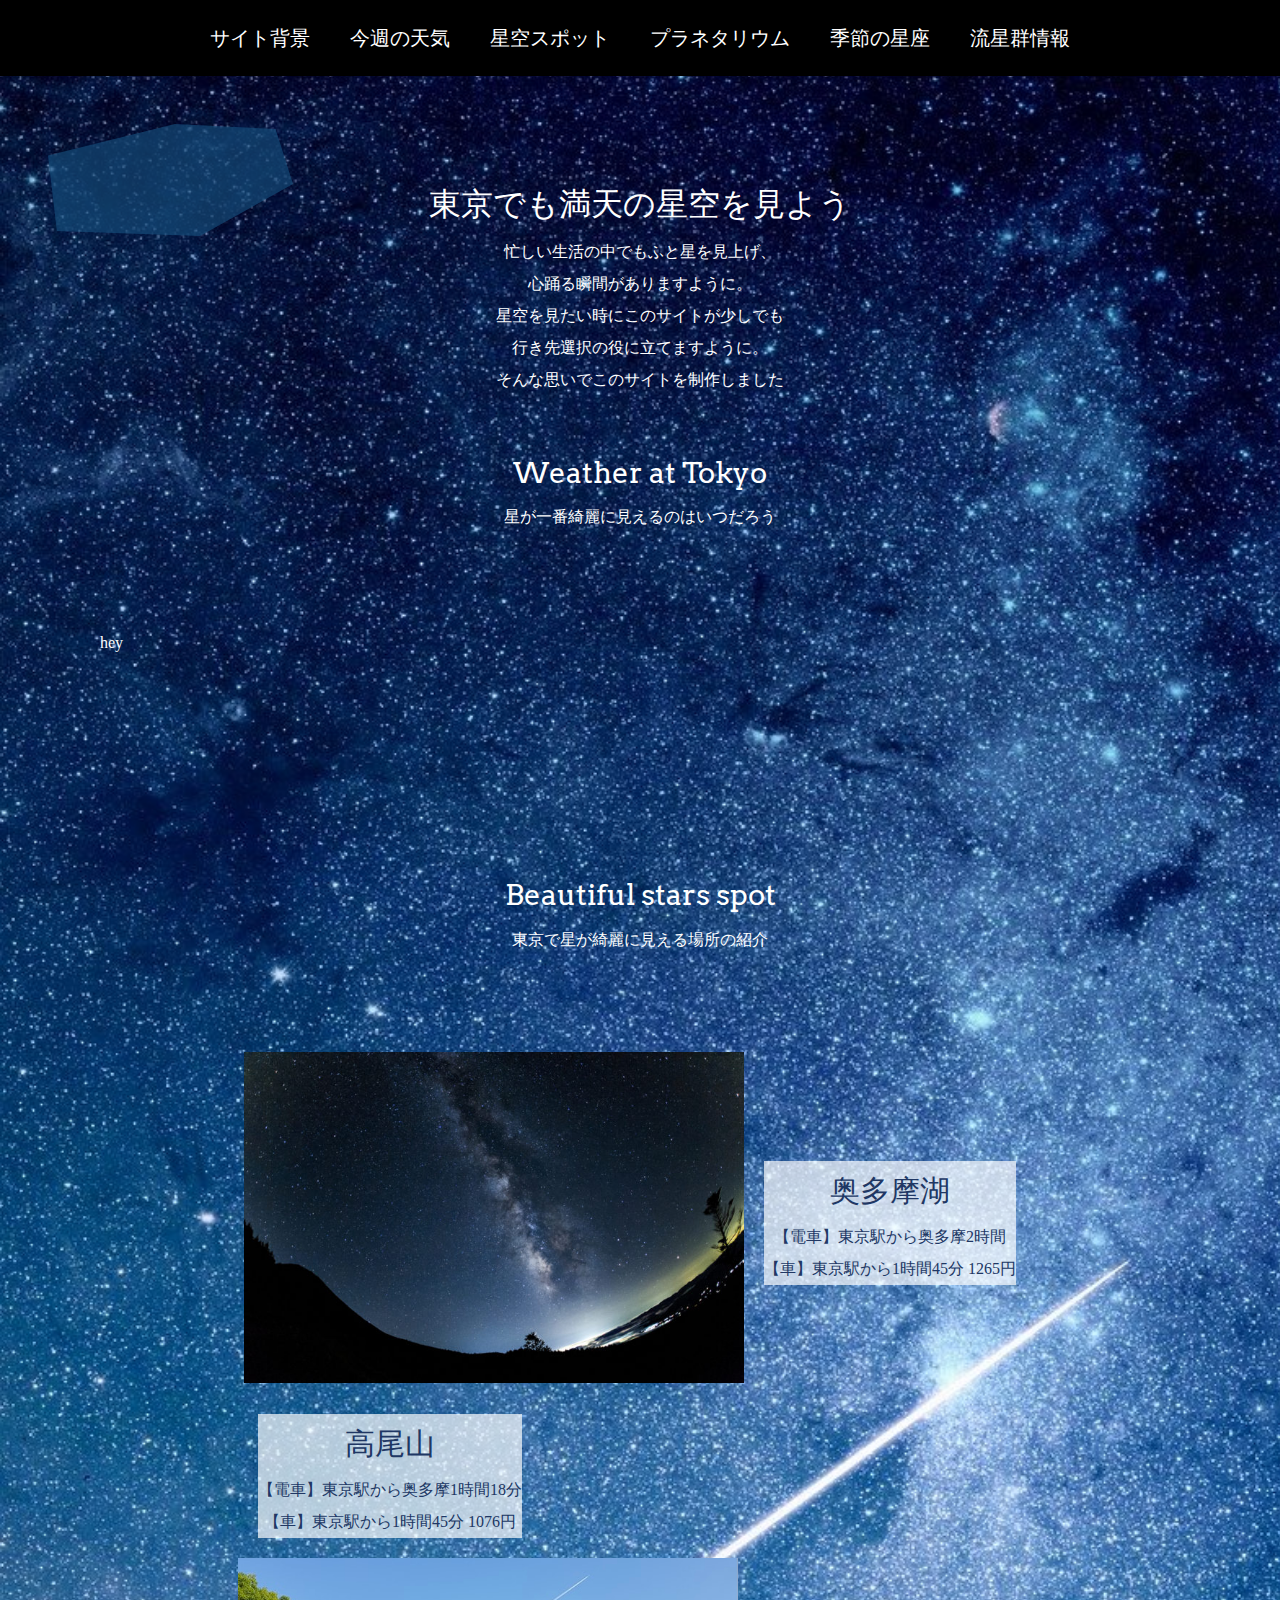
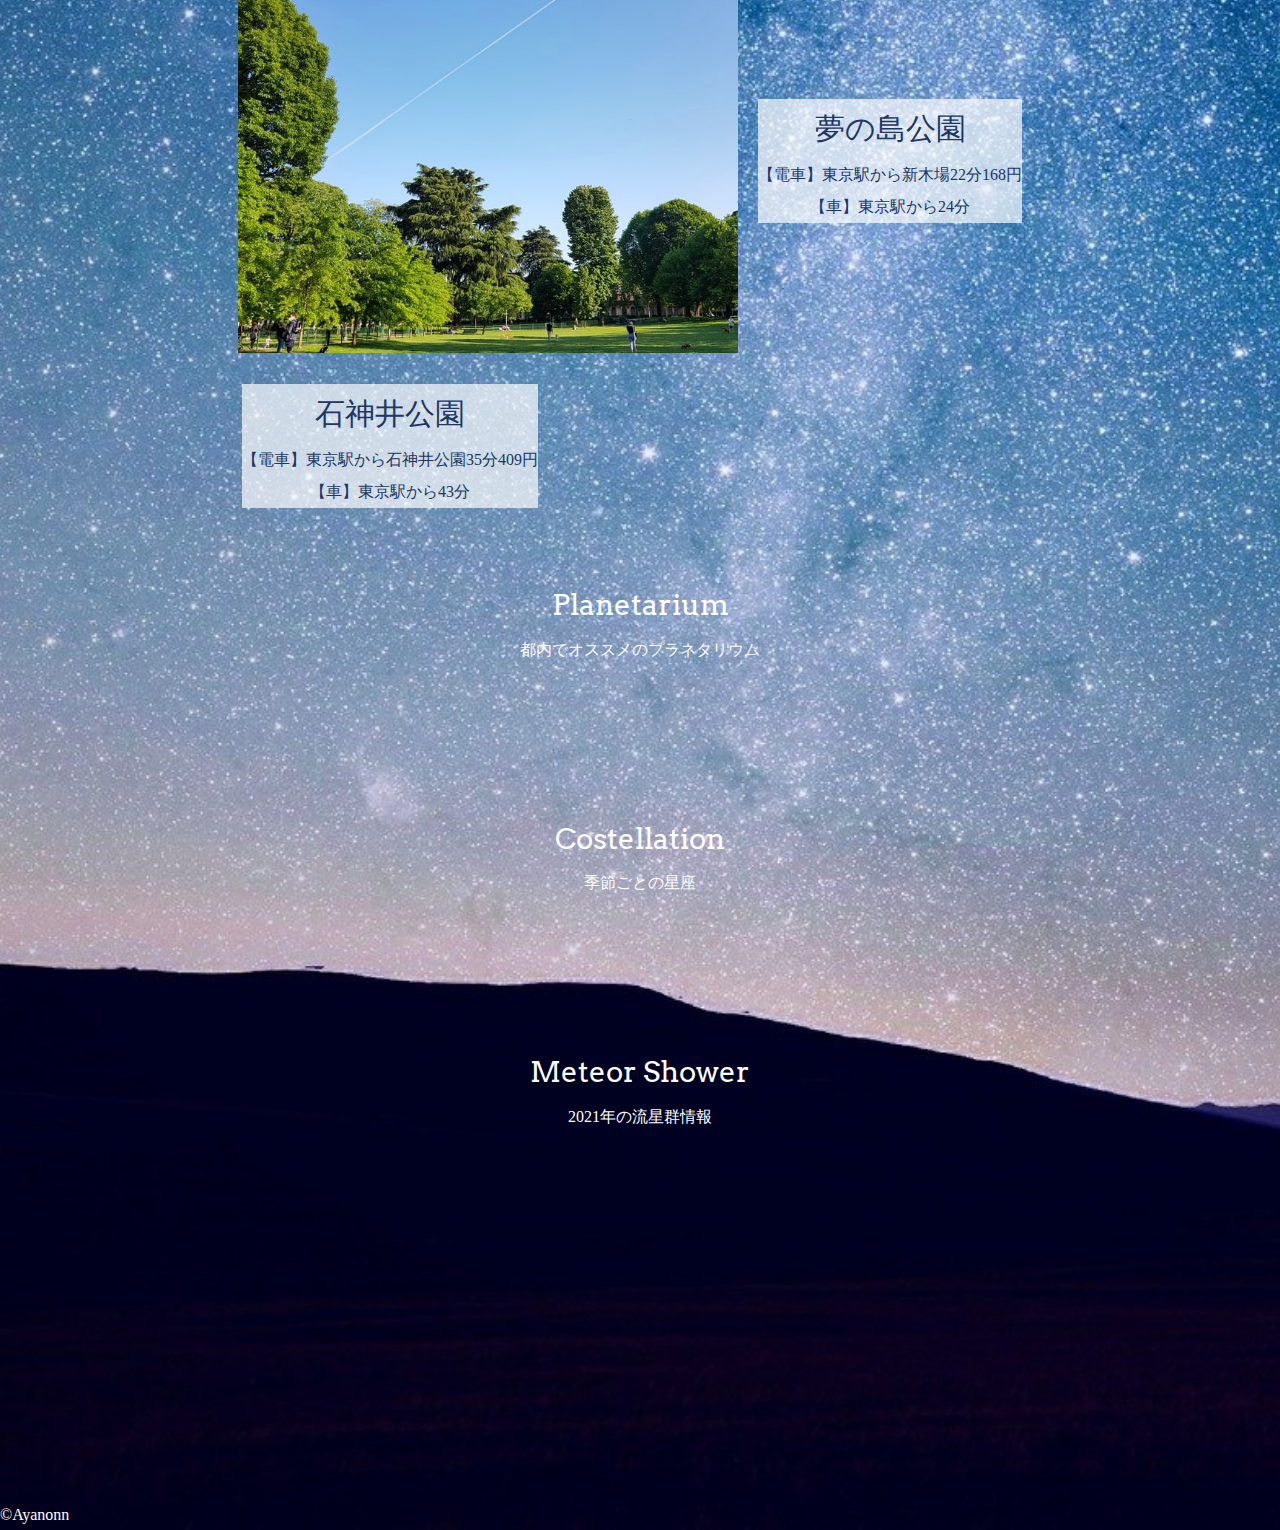
==== _index.html @ 4cd3d0e4 "上から3番目までのsectionのResponsive対応、コードの整頓" ====
<!DOCTYPE html>
<html lang="en">
<head>
  <meta charset="UTF-8">
  <meta http-equiv="X-UA-Compatible" content="IE=edge">
  <meta name="viewport" content="width=device-width, initial-scale=1.0">
  <title>Document</title>
  <link rel="stylesheet" href="reset.css">
  <link rel="stylesheet" href="_style.css">
</head>
<body>

  <div class="nav">
    <ul>
      <li><a href="index.html#sec1">サイト背景</a></li>
      <li><a href="index.html#sec2">今週の天気</a></li>
      <li><a href="index.html#sec3">星空スポット</a></li>
      <li><a href="index.html#sec4">プラネタリウム</a></li>
      <li><a href="index.html#sec5">季節の星座</a></li>
      <li><a href="index.html#sec6">流星群情報</a></li>
    </ul>
  </div>

  <div class="section" id="sec0">
    <video src="image/Stars-19642-2.mp4" loop autoplay muted></video>
    <div class="section_title">
      <h1>東京でも満天の星空を見よう</h1>
      <p>
        忙しい生活の中でもふと星を見上げ、<br>
        心踊る瞬間がありますように。<br>
        星空を見たい時にこのサイトが少しでも<br>
        行き先選択の役に立てますように。<br>
        そんな思いでこのサイトを制作しました
      </p>
    </div>
  </div>

  <div class="container">
    <div class="section" id="sec1">
      <div class="section_title">
        <h2>Weather at Tokyo</h2>
        <p>星が一番綺麗に見えるのはいつだろう</p>
      </div>
      <div class="section_content">
        hey
      </div>
    </div>
    
    <div class="section" id="sec2">
      <div class="section_title">
        <h2>Beautiful stars spot</h2>
        <p>東京で星が綺麗に見える場所の紹介</p>
      </div>
      <div class="section_content spot-introduction">

                <div class="spot_content">
                    <div class="left-box">
                        <img src="image/okutamako.jpg">
                    </div>

                    <div class="right-box">
                        <div class="font">
                            <h2>奥多摩湖</h2>
                            <p>【電車】東京駅から奥多摩2時間<br>
                                【車】東京駅から1時間45分 1265円</p>
                        </div>
                    </div>
                </div>

                <div class="spot_content">
                    <div class="right-box">
                        <div class="font">
                            <h2>高尾山</h2>
                            <p>【電車】東京駅から奥多摩1時間18分<br>
                                【車】東京駅から1時間45分 1076円</p>
                        </div>
                    </div>
                    <div class="left-box">
                        <img src="image/mt.takao.jpg" alt="">
                    </div>
                </div>

                <div class="spot_content">
                    <div class="left-box">
                        <img src="image/park.jpg" alt="">
                    </div>

                    <div class="right-box">
                        <div class="font">
                            <h2>夢の島公園</h2>
                            <p>【電車】東京駅から新木場22分168円<br>
                                【車】東京駅から24分</p>
                        </div>
                    </div>
                </div>

                <div class="spot_content">
                    <div class="right-box">
                        <div class="font">
                            <h2>石神井公園</h2>
                            <p>【電車】東京駅から石神井公園35分409円<br>
                                【車】東京駅から43分</p>
                        </div>
                    </div>
                    <div class="left-box">
                        <img src="image/mt.takao.jpg" alt="">
                    </div>
                </div>


            </div>
    </div>
    
    <div class="section" id="sec3">
      <div class="section_title">
        <h2>Planetarium</h2>
        <p>都内でオススメのプラネタリウム</p>
      </div>
      
    </div>
    
    <div class="section" id="sec4">
      <div class="section_title">
        <h2>Costellation</h2>
        <p>季節ごとの星座</p>
      </div>
    </div>
    
    <div class="section" id="sec5">
      <div class="section_title">
        <h2>Meteor Shower</h2>
        <p>2021年の流星群情報</p>
      </div>
    </div>

  </div>
  <footer>&copy;Ayanonn</footer>
</body>
</html>
---- _style.css ----
body {
    width: 100%;
    background-image: url(image/nightsky.jpg);
    background-size:cover;
    background-repeat: repeat-y;
    font-family: "筑紫B丸ゴシック";
    color: white;
    line-height: 1.8;
    font-size: 1em;
}

h1 {
    font-size: 2em;
}

h2 {
    font-size: 1.8em;
}

.nav{
    display: flex;
    background-color: black;
}
.nav nav{ position:absolute; }
.nav ul{ margin:0 auto; }
.nav li{
    list-style: none;
    float: left;
    margin: 0 auto;
}
.nav a{
    display: flex;
    text-decoration: none;
    margin:20px; 
    color: #fff;
    font-size: 20px;
    font-family: "筑紫B丸ゴシック";
}

.container {
    margin: auto;
    width: 1080px;
}

.section {
    /* padding: 2em 0 3em; */
}

.section_title {
    padding: 3em;
    margin-bottom: 3em;
    line-height: 2;
    text-align: center;
    background-repeat: no-repeat;
}

#sec0 {
    position: relative;
}

#sec0 .section_title {
    position: absolute;
    left: 0;
    bottom: 0;
    right: 0;
    top: 30%;
    margin: auto 3em;
    background-image: url(SVG/sec0.svg);
}

#sec0 video {
    width: 100%;
    height: 100%;
    /*サイズをぴったり合わせる*/
    object-fit: cover;
    z-index: -900;
}

#sec1 {
    padding: 10em 0;
}

#sec1 .section_title {
    
}
.spot_content{
    display: flex;
    align-items: center;
    justify-content: center;
}

.font{
    font-family: "筑紫B丸ゴシック";
    margin: 0 auto;
    color: #203764;
    z-index: 200;
}

.font h2{
    font-size: 30px;
    text-align: center;
}

.font p{
    font-size: 16px;
    text-align: center;
}

.left-box{
    width: 500px;
/*    margin: 20px;*/
    line-height: 2;
}

.right-box{
    max-width: 500px;
    margin: 20px;
    line-height: 2;
    position: relative;
    background-color: rgba(255, 255, 255, 0.69)
}

.left-box img{
    width: 500px;
    margin: 0 auto;
}


.section_title h2 {
    font-family: "Arvo";
}

/* これは横着 */
.section:last-of-type {
    margin-bottom: 20em;
}

@font-face{
    font-family: 'Arvo';
    src:url(./Arvo-Regular.ttf)
}

@media screen and (max-width: 480px) {

    body {
        font-size: .8em;
    }

    .nav {
        display: none;
    }

    .container {
        width: 100%;
    }

    #sec0 video {
        width: 100%;
        height: 100vh;
    }
    
    .section_content {
        padding: .5em;
    }
    
    .left-box img {
        width: 100%;
    }
    
    .right-box img {
        width: 100%;
    }
    
    .spot_content{
        margin-bottom: 5em;
    }
    
    .font{
        padding: 1em;
    }
    
    .spot_content{
        flex-wrap: wrap;
    }
    
    .spot_content:nth-of-type(even){
        flex-wrap: wrap-reverse;
    }

}
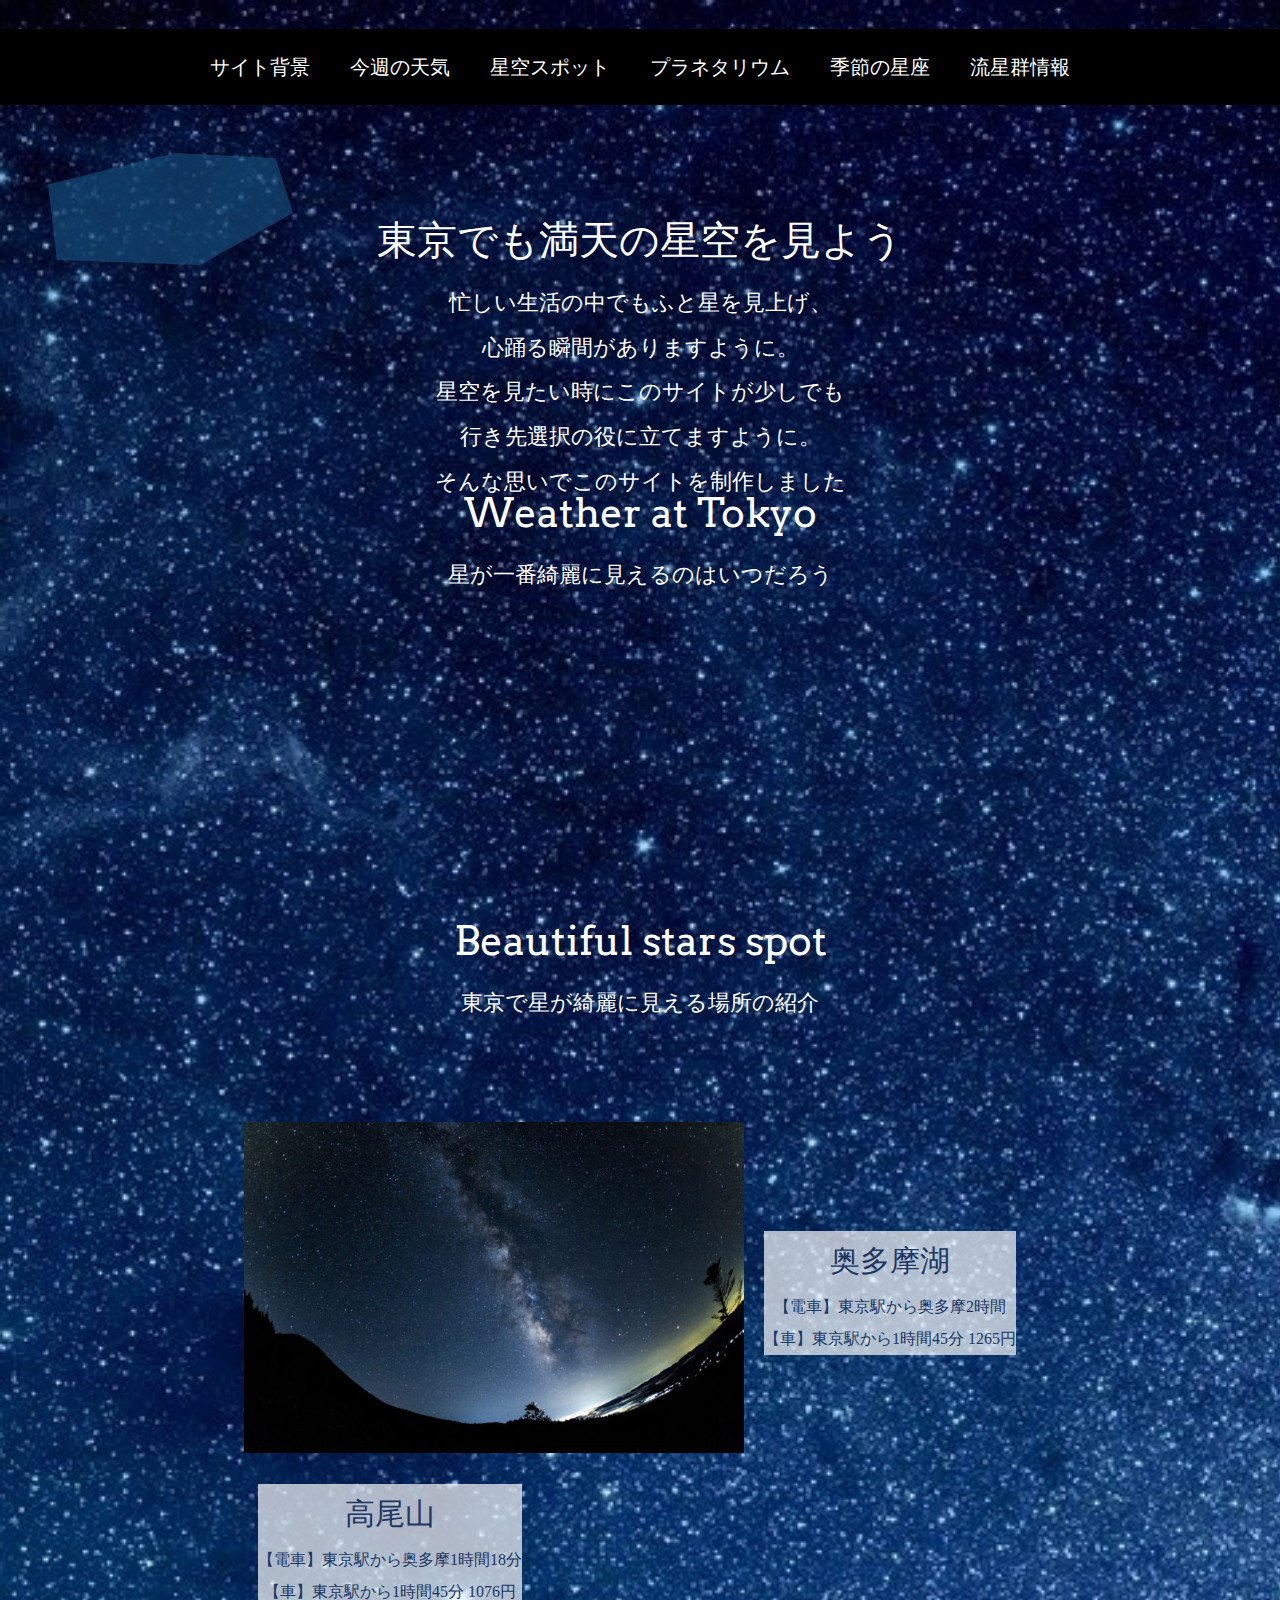
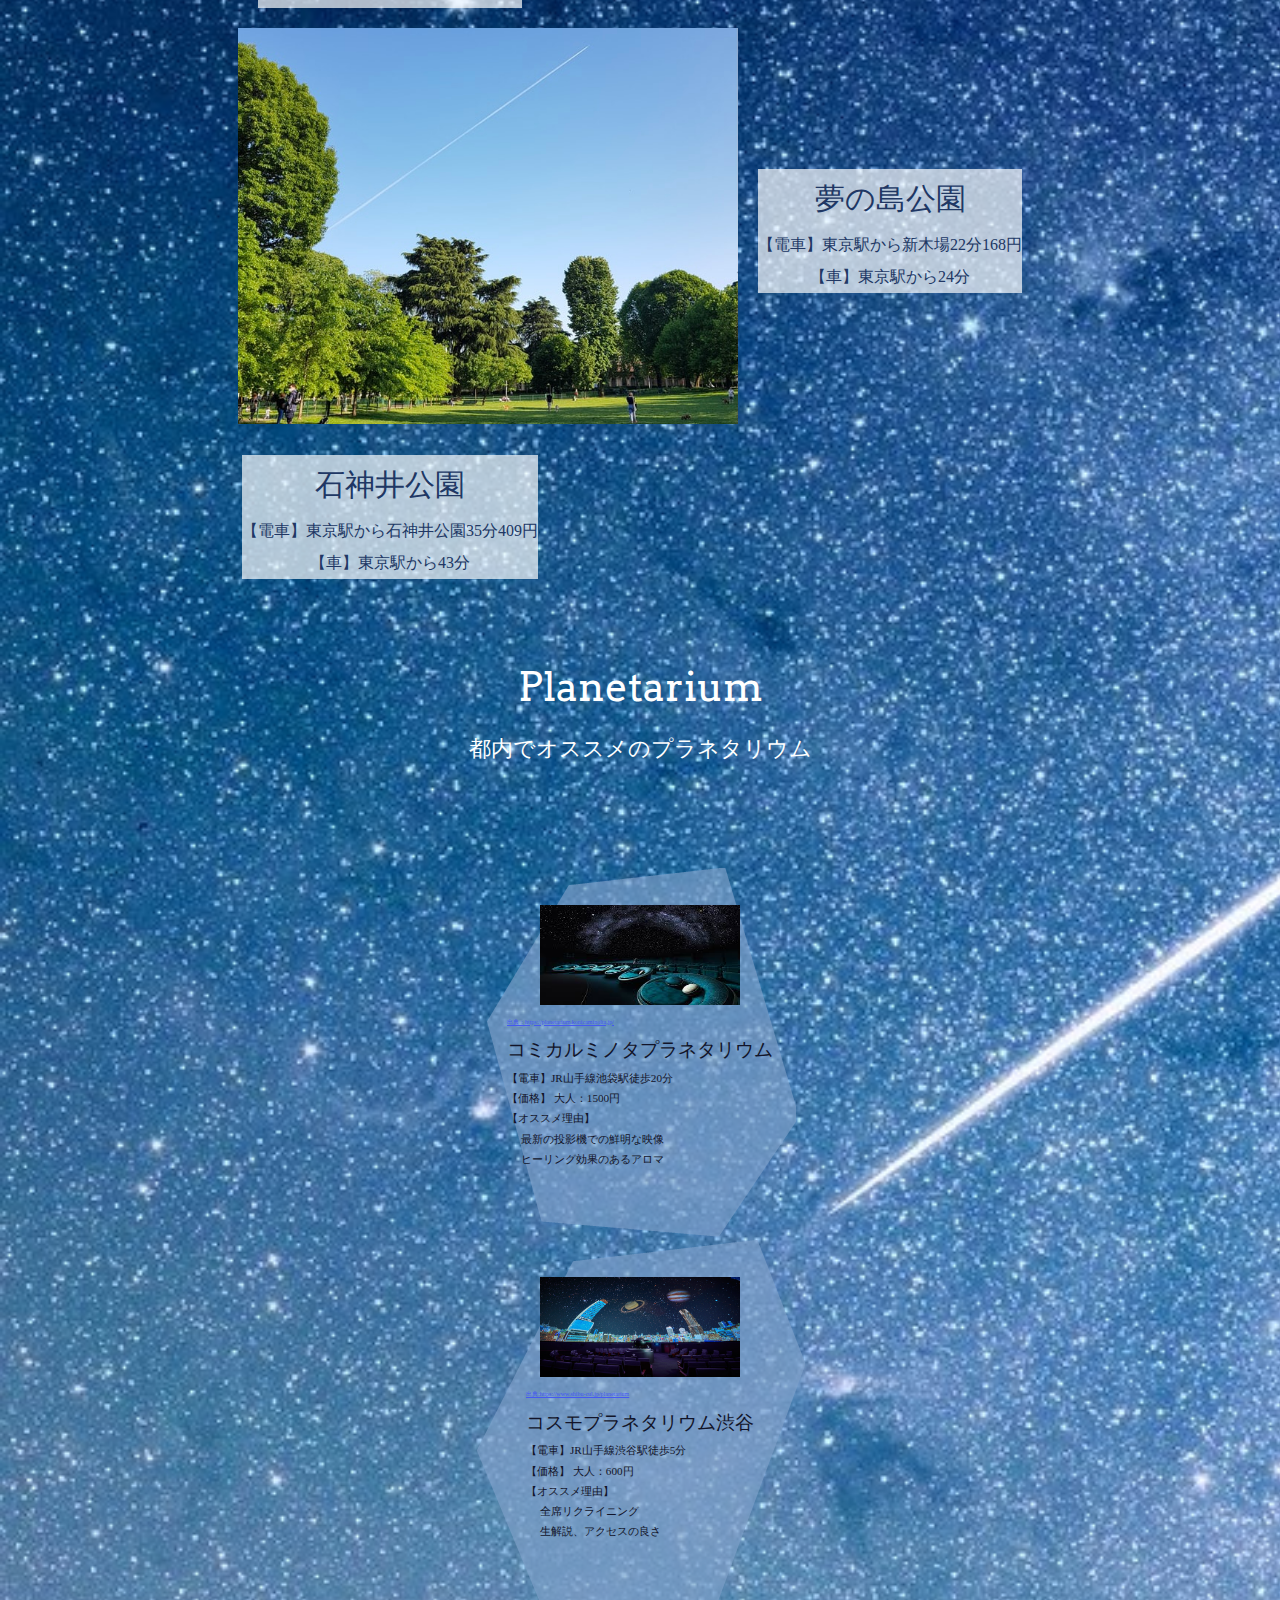
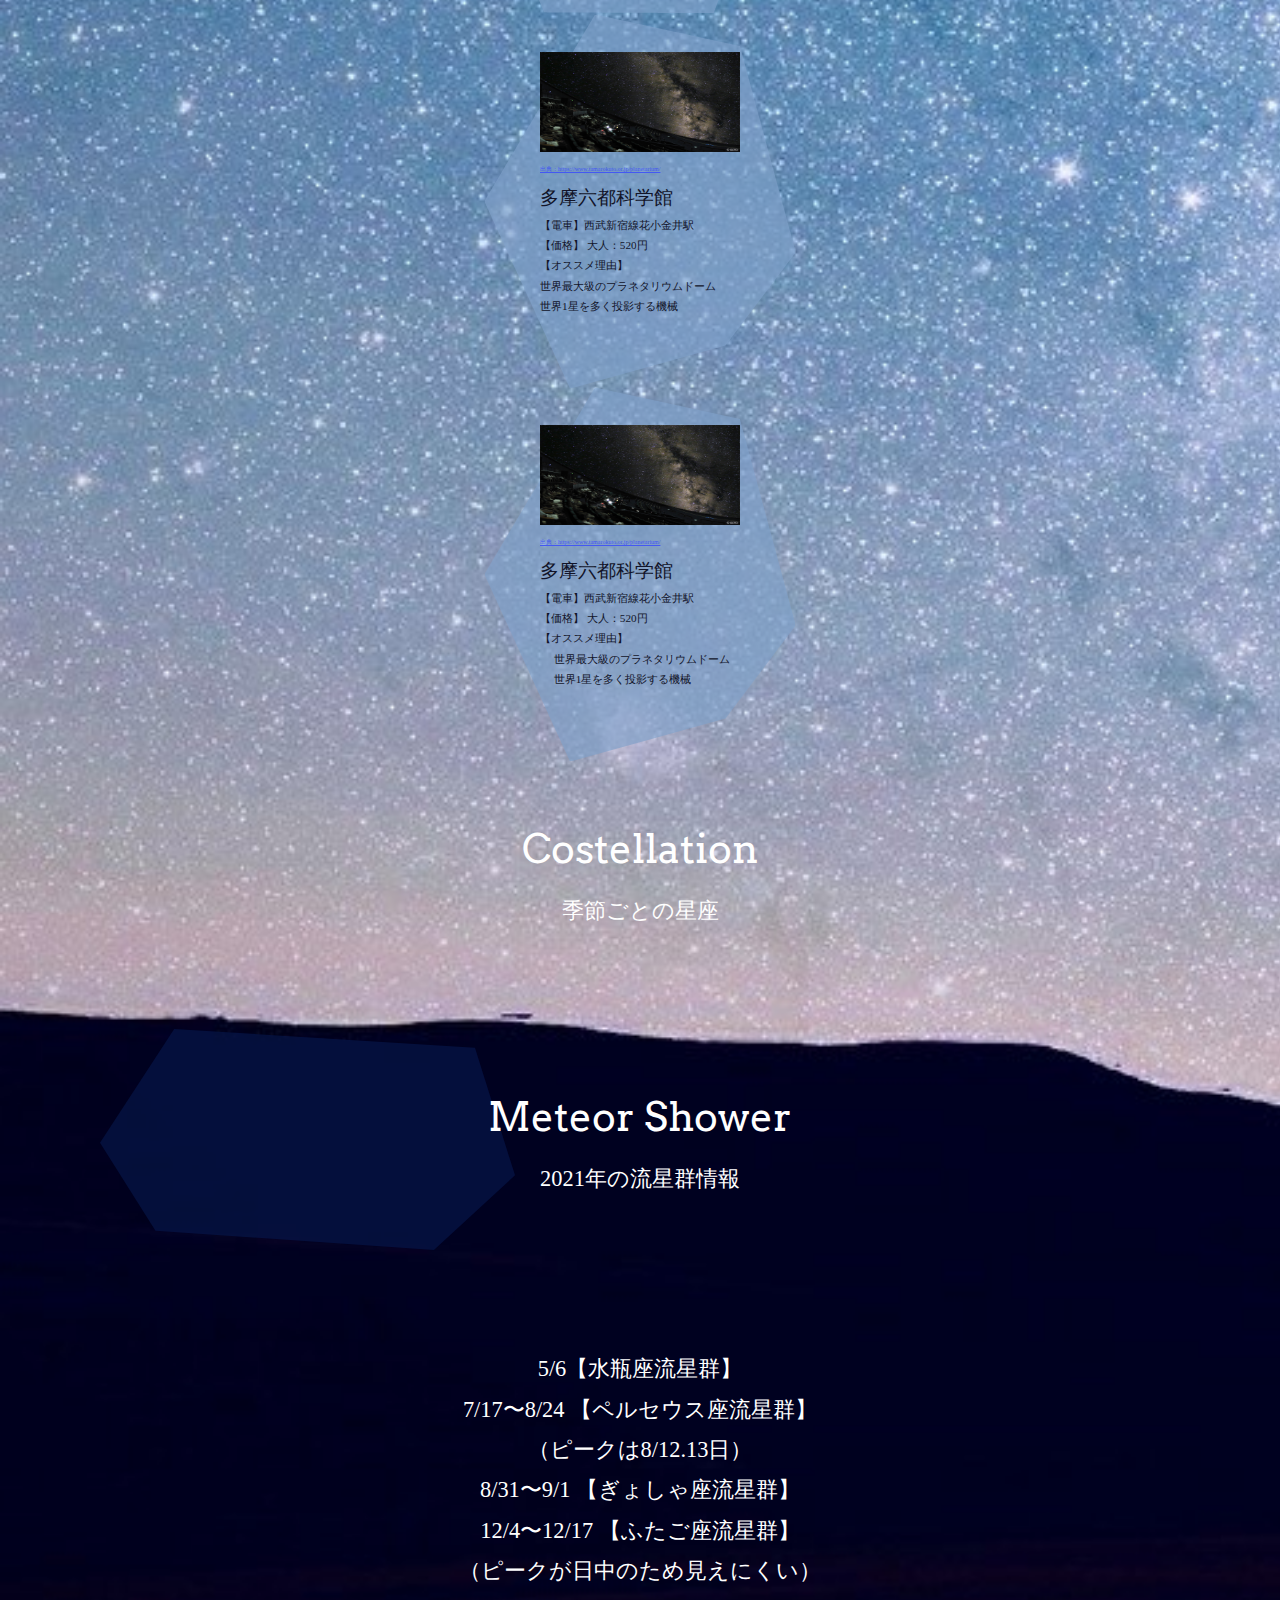
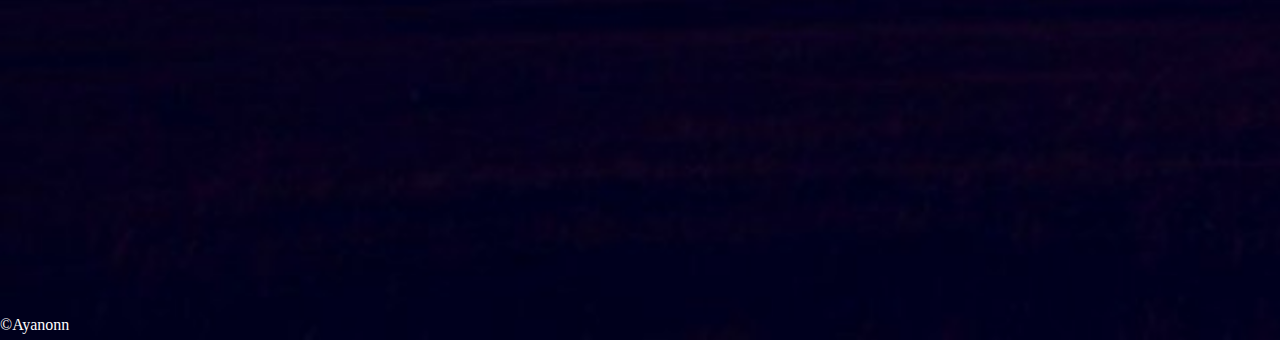
==== commit 01104e4e: "Sliderのレスポンシブ化" ====
--- a/_index.html
+++ b/_index.html
@@ -1,57 +1,86 @@
 <!DOCTYPE html>
 <html lang="en">
+
 <head>
-  <meta charset="UTF-8">
-  <meta http-equiv="X-UA-Compatible" content="IE=edge">
-  <meta name="viewport" content="width=device-width, initial-scale=1.0">
-  <title>Document</title>
-  <link rel="stylesheet" href="reset.css">
-  <link rel="stylesheet" href="_style.css">
+    <meta charset="UTF-8">
+    <meta http-equiv="X-UA-Compatible" content="IE=edge">
+    <meta name="viewport" content="width=device-width, initial-scale=1.0">
+    <title>Document</title>
+    <link rel="stylesheet" href="reset.css">
+    <link rel="stylesheet" href="_style.css">
+
+    <!--    bxsliderの実装-->
+    <link rel="stylesheet" href="https://cdn.jsdelivr.net/bxslider/4.2.12/jquery.bxslider.css">
+    <script src="https://ajax.googleapis.com/ajax/libs/jquery/3.1.1/jquery.min.js"></script>
+    　<script src="https://cdn.jsdelivr.net/bxslider/4.2.12/jquery.bxslider.min.js"></script>
+
+    <!--  sliderの切り替え方法を変更-->
+    <script>
+        $(document).ready(function() {
+            var slideCount = 3;
+            if ( $('#nav').css('display')=='none' ) {
+                slideCount = 1;
+            }
+            $('.bxslider').bxSlider({
+                auto: false,
+                pause: 6000,
+                speed: 1000,
+                minSlides: slideCount,
+                maxSlides: slideCount,
+                slideMargin: 10,
+                slideWidth: 600,
+                pager: true,
+                prevText: '＜',
+                nextText: '＞',
+            });
+        });
+    </script>
+
 </head>
+
 <body>
 
-  <div class="nav">
-    <ul>
-      <li><a href="index.html#sec1">サイト背景</a></li>
-      <li><a href="index.html#sec2">今週の天気</a></li>
-      <li><a href="index.html#sec3">星空スポット</a></li>
-      <li><a href="index.html#sec4">プラネタリウム</a></li>
-      <li><a href="index.html#sec5">季節の星座</a></li>
-      <li><a href="index.html#sec6">流星群情報</a></li>
-    </ul>
-  </div>
-
-  <div class="section" id="sec0">
-    <video src="image/Stars-19642-2.mp4" loop autoplay muted></video>
-    <div class="section_title">
-      <h1>東京でも満天の星空を見よう</h1>
-      <p>
-        忙しい生活の中でもふと星を見上げ、<br>
-        心踊る瞬間がありますように。<br>
-        星空を見たい時にこのサイトが少しでも<br>
-        行き先選択の役に立てますように。<br>
-        そんな思いでこのサイトを制作しました
-      </p>
+    <div id="nav" class="nav">
+        <ul>
+            <li><a href="index.html#sec1">サイト背景</a></li>
+            <li><a href="index.html#sec2">今週の天気</a></li>
+            <li><a href="index.html#sec3">星空スポット</a></li>
+            <li><a href="index.html#sec4">プラネタリウム</a></li>
+            <li><a href="index.html#sec5">季節の星座</a></li>
+            <li><a href="index.html#sec6">流星群情報</a></li>
+        </ul>
     </div>
-  </div>
-
-  <div class="container">
-    <div class="section" id="sec1">
-      <div class="section_title">
-        <h2>Weather at Tokyo</h2>
-        <p>星が一番綺麗に見えるのはいつだろう</p>
-      </div>
-      <div class="section_content">
-        hey
-      </div>
+
+    <div class="section" id="sec0">
+        <video src="image/Stars-19642-2.mp4" loop autoplay muted></video>
+        <div class="section_title">
+            <h1>東京でも満天の星空を見よう</h1>
+            <p>
+                忙しい生活の中でもふと星を見上げ、<br>
+                心踊る瞬間がありますように。<br>
+                星空を見たい時にこのサイトが少しでも<br>
+                行き先選択の役に立てますように。<br>
+                そんな思いでこのサイトを制作しました
+            </p>
+        </div>
     </div>
-    
-    <div class="section" id="sec2">
-      <div class="section_title">
-        <h2>Beautiful stars spot</h2>
-        <p>東京で星が綺麗に見える場所の紹介</p>
-      </div>
-      <div class="section_content spot-introduction">
+
+    <div class="container">
+        <div class="section" id="sec1">
+            <div class="section_title">
+                <h2>Weather at Tokyo</h2>
+                <p>星が一番綺麗に見えるのはいつだろう</p>
+            </div>
+            <div class="section_content">
+            </div>
+        </div>
+
+        <div class="section" id="sec2">
+            <div class="section_title">
+                <h2>Beautiful stars spot</h2>
+                <p>東京で星が綺麗に見える場所の紹介</p>
+            </div>
+            <div class="section_content spot-introduction">
 
                 <div class="spot_content">
                     <div class="left-box">
@@ -109,31 +138,93 @@
 
 
             </div>
+        </div>
+
+        <div class="section" id="sec3">
+            <div class="section_title">
+                <h2>Planetarium</h2>
+                <p>都内でオススメのプラネタリウム</p>
+            </div>
+            <ul class="bxslider">
+                <div class="parent">
+                    <img src="image/bxslider111-19.png" alt="">
+                    <div class="slidemozi">
+                        <img src="image/konikaminoruta.jpeg" width="200px" , height="100px">
+                        <a href="https://planetarium.konicaminolta.jp/">出典：https://planetarium.konicaminolta.jp/</a>
+                        <h2>コミカルミノタプラネタリウム</h2>
+                        <p>【電車】JR山手線池袋駅徒歩20分<br>
+                            【価格】 大人：1500円<br>
+                            【オススメ理由】<br>
+                            　 最新の投影機での鮮明な映像<br>
+                            　 ヒーリング効果のあるアロマ</p>
+                    </div>
+                </div>
+                <div class="parent">
+                    <img src="image/bxslider1-19.png" alt="">
+                    <div class="slidemozi">
+                        <img src="image/kosmoplanetarium.jpg" width="200px" , height="100px">
+                        <a href="https://www.shibu-cul.jp/planetarium">出典:https://www.shibu-cul.jp/planetarium</a>
+                        <h2>コスモプラネタリウム渋谷</h2>
+                        <p>【電車】JR山手線渋谷駅徒歩5分<br>
+                            【価格】 大人：600円<br>
+                            【オススメ理由】<br>
+                            　 全席リクライニング<br>
+                            　 生解説、アクセスの良さ</p>
+                        　
+                    </div>
+                </div>
+                <div class="parent">
+                    <img src="image/bx-slider3-20.png" alt="">
+                    <div class="slidemozi">
+                        <img src="image/tamarokutokagakukann.jpg" width="200px" , height="100px">
+                        <a href="https://www.tamarokuto.or.jp/planetarium/">出典：https://www.tamarokuto.or.jp/planetarium/</a>
+                        <h2>多摩六都科学館</h2>
+                        <p>【電車】西武新宿線花小金井駅<br>
+                            【価格】 大人：520円<br>
+                            【オススメ理由】<br>世界最大級のプラネタリウムドーム<br>世界1星を多く投影する機械</p>
+                    </div>
+                </div>
+                <div class="parent">
+                    <img src="image/bx-slider3-20.png" alt="">
+                    <div class="slidemozi">
+                        <img src="image/tamarokutokagakukann.jpg" width="200px" , height="100px">
+                        <a href="https://www.tamarokuto.or.jp/planetarium/">出典：https://www.tamarokuto.or.jp/planetarium/</a>
+                        <h2>多摩六都科学館</h2>
+                        <p>【電車】西武新宿線花小金井駅<br>
+                            【価格】 大人：520円<br>
+                            【オススメ理由】<br>
+                            　 世界最大級のプラネタリウムドーム<br>
+                            　 世界1星を多く投影する機械</p>
+                    </div>
+                </div>
+            </ul>
+        </div>
+
+        <div class="section" id="sec4">
+            <div class="section_title">
+                <h2>Costellation</h2>
+                <p>季節ごとの星座</p>
+            </div>
+        </div>
+
+        <div class="section" id="sec5">
+            <div class="section_title">
+                <h2>Meteor Shower</h2>
+                <p>2021年の流星群情報</p>
+            </div>
+            <div class="section_content">
+                <p>5/6【水瓶座流星群】<br>
+                    7/17〜8/24 【ペルセウス座流星群】<br>
+                    （ピークは8/12.13日）<br>
+                    8/31〜9/1 【ぎょしゃ座流星群】<br>
+                    12/4〜12/17 【ふたご座流星群】<br>
+                    （ピークが日中のため見えにくい）
+                </p>
+            </div>
+        </div>
     </div>
-    
-    <div class="section" id="sec3">
-      <div class="section_title">
-        <h2>Planetarium</h2>
-        <p>都内でオススメのプラネタリウム</p>
-      </div>
-      
-    </div>
-    
-    <div class="section" id="sec4">
-      <div class="section_title">
-        <h2>Costellation</h2>
-        <p>季節ごとの星座</p>
-      </div>
-    </div>
-    
-    <div class="section" id="sec5">
-      <div class="section_title">
-        <h2>Meteor Shower</h2>
-        <p>2021年の流星群情報</p>
-      </div>
-    </div>
-
-  </div>
-  <footer>&copy;Ayanonn</footer>
+
+    <footer>&copy;Ayanonn</footer>
 </body>
+
 </html>--- a/_style.css
+++ b/_style.css
@@ -1,7 +1,7 @@
 body {
     width: 100%;
     background-image: url(image/nightsky.jpg);
-    background-size:cover;
+    background-size: cover;
     background-repeat: repeat-y;
     font-family: "筑紫B丸ゴシック";
     color: white;
@@ -10,28 +10,40 @@
 }
 
 h1 {
-    font-size: 2em;
+    font-size: 2.5em;
 }
 
 h2 {
-    font-size: 1.8em;
-}
-
-.nav{
+    font-size: 2.5em;
+}
+
+p{
+    font-size: 1.4em;;
+}
+
+.nav {
     display: flex;
     background-color: black;
 }
-.nav nav{ position:absolute; }
-.nav ul{ margin:0 auto; }
-.nav li{
+
+.nav nav {
+    position: absolute;
+}
+
+.nav ul {
+    margin: 0 auto;
+}
+
+.nav li {
     list-style: none;
     float: left;
     margin: 0 auto;
 }
-.nav a{
+
+.nav a {
     display: flex;
     text-decoration: none;
-    margin:20px; 
+    margin: 20px;
     color: #fff;
     font-size: 20px;
     font-family: "筑紫B丸ゴシック";
@@ -80,39 +92,38 @@
     padding: 10em 0;
 }
 
-#sec1 .section_title {
-    
-}
-.spot_content{
+#sec1 .section_title {}
+
+.spot_content {
     display: flex;
     align-items: center;
     justify-content: center;
 }
 
-.font{
+.font {
     font-family: "筑紫B丸ゴシック";
     margin: 0 auto;
     color: #203764;
     z-index: 200;
 }
 
-.font h2{
+.font h2 {
     font-size: 30px;
     text-align: center;
 }
 
-.font p{
+.font p {
     font-size: 16px;
     text-align: center;
 }
 
-.left-box{
+.left-box {
     width: 500px;
-/*    margin: 20px;*/
+    /*    margin: 20px;*/
     line-height: 2;
 }
 
-.right-box{
+.right-box {
     max-width: 500px;
     margin: 20px;
     line-height: 2;
@@ -120,7 +131,7 @@
     background-color: rgba(255, 255, 255, 0.69)
 }
 
-.left-box img{
+.left-box img {
     width: 500px;
     margin: 0 auto;
 }
@@ -130,16 +141,89 @@
     font-family: "Arvo";
 }
 
-/* これは横着 */
 .section:last-of-type {
     margin-bottom: 20em;
 }
 
-@font-face{
+/*Bx-slliderの実装*/
+.bx-viewport {
+    height: 500px !Important;
+}
+
+.bxslider img {
+    display: block;
+    margin: 0 auto;
+}
+
+.parent {
+    position: relative;
+}
+
+.parent .slidemozi {
+    position: absolute;
+    top: 10%;
+    left: 50%;
+    -webkit-transform: translateX(-50%);
+    -ms-transform: translateX(-50%);
+    -o-transform: translateX(-50%);
+    transform: translateX(-50%);
+    color: #121429;
+}
+
+.slidemozi h2{
+    font-size: 1.2em;
+    font-style: bold;
+}
+.slidemozi p{
+    font-size: .7em;
+}
+.slidemozi a{
+    font-size: 0.00000001em;
+    color: #4458f2;
+}
+
+.bx-wrapper {
+    background: rgba(255, 255, 255, 0) !important;
+    border: none !important;
+    box-shadow: none !important;
+}
+
+.bx-wrapper img{
+    width: 100%;
+    height: 100%;
+    display: block;
+}
+
+#sec5{
+    position: relative;
+}
+
+#sec5 .section_title {
+    position: absolute;
+    top:0;
+    left:0;
+    right:0;
+    left:0;
+    margin: auto;
+    background-image: url(SVG/sec_last_background.svg);
+}
+
+#sec5 .section_content{
+    padding-top: 20em;
+    text-align: center;
+}
+
+
+@font-face {
     font-family: 'Arvo';
-    src:url(./Arvo-Regular.ttf)
-}
-
+    src: url(./Arvo-Regular.ttf)
+}
+
+
+
+
+
+/*スマホ版のコーディングしていきます*/
 @media screen and (max-width: 480px) {
 
     body {
@@ -149,6 +233,16 @@
     .nav {
         display: none;
     }
+    
+    h1{
+        font-size: 1.3em;
+    }
+    h2{
+        font-size: 1.6em;
+    }
+    p{
+        font-size: .9em;
+    }
 
     .container {
         width: 100%;
@@ -158,33 +252,34 @@
         width: 100%;
         height: 100vh;
     }
-    
+
     .section_content {
         padding: .5em;
     }
-    
+
     .left-box img {
         width: 100%;
     }
-    
+
     .right-box img {
         width: 100%;
     }
-    
-    .spot_content{
+
+    .spot_content {
         margin-bottom: 5em;
     }
-    
-    .font{
+
+    .font {
         padding: 1em;
     }
-    
-    .spot_content{
+
+    .spot_content {
         flex-wrap: wrap;
     }
-    
-    .spot_content:nth-of-type(even){
+
+    .spot_content:nth-of-type(even) {
         flex-wrap: wrap-reverse;
     }
 
-}
+
+}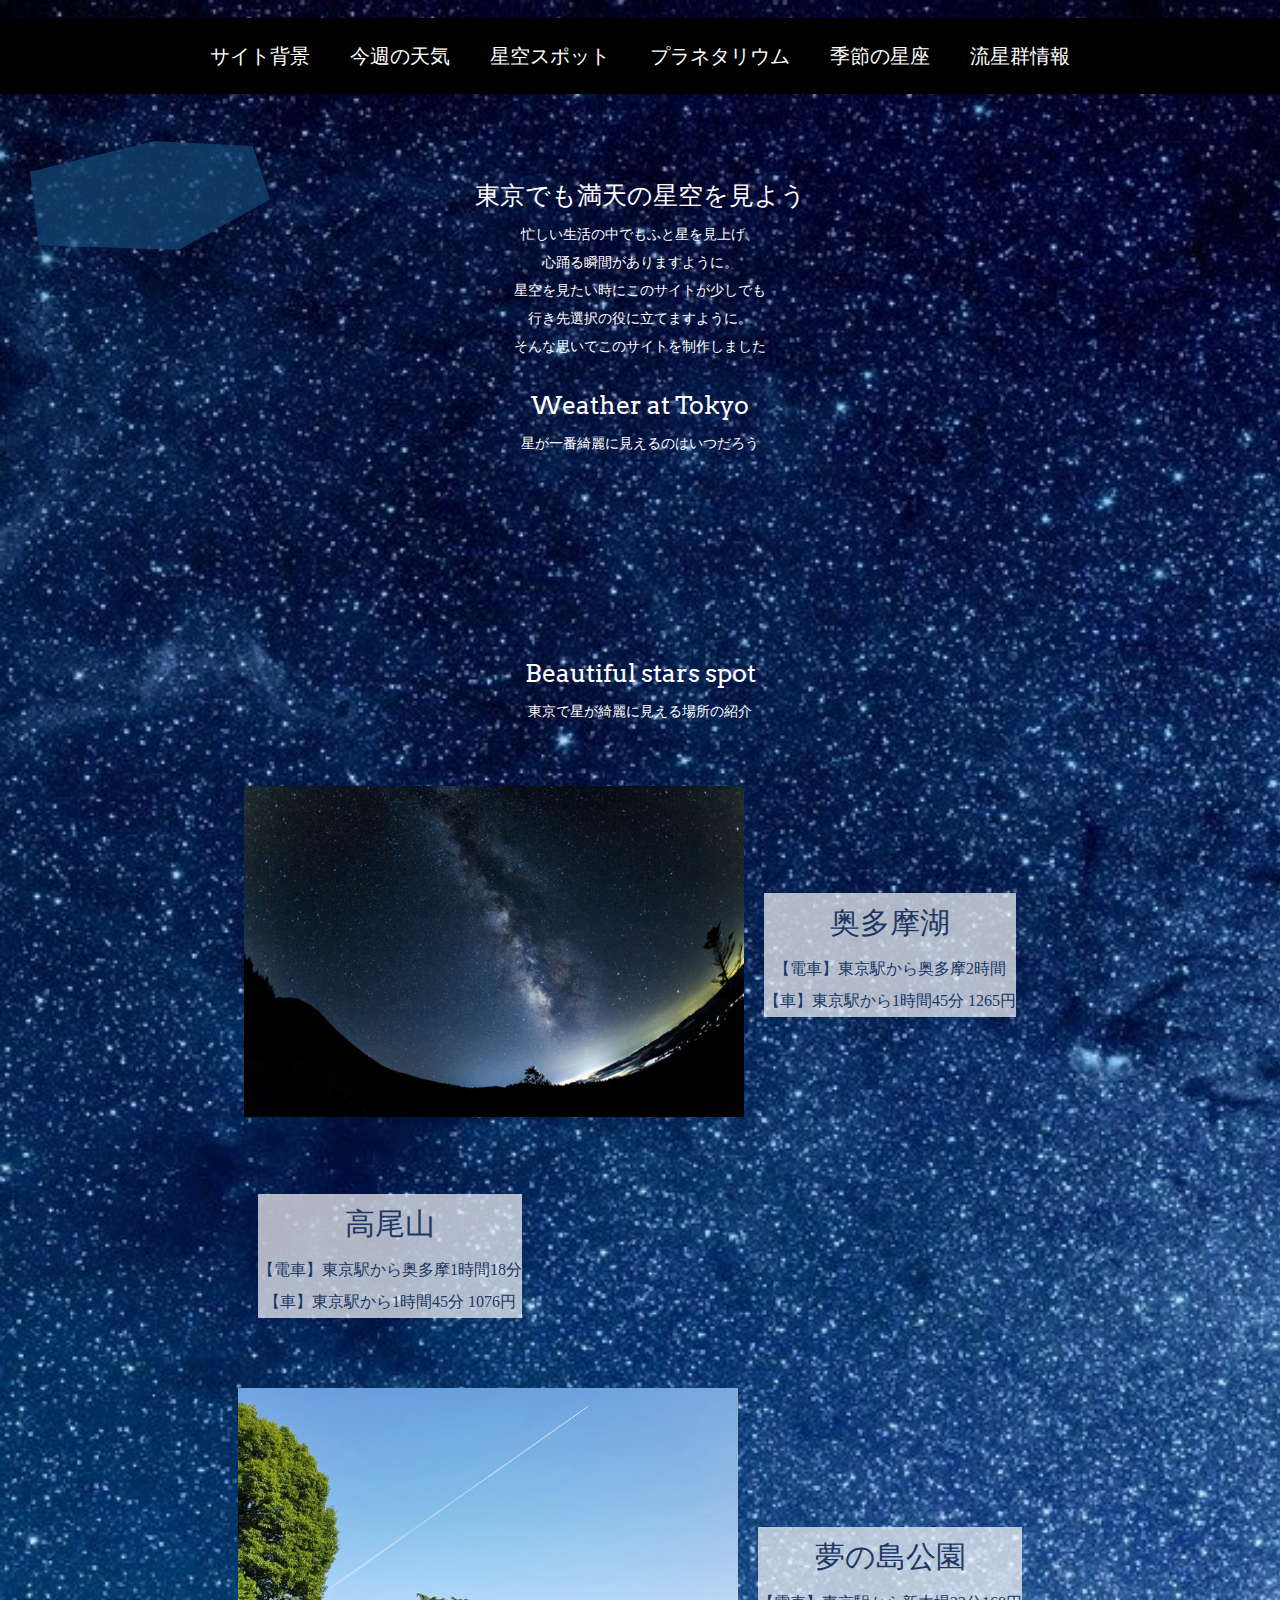
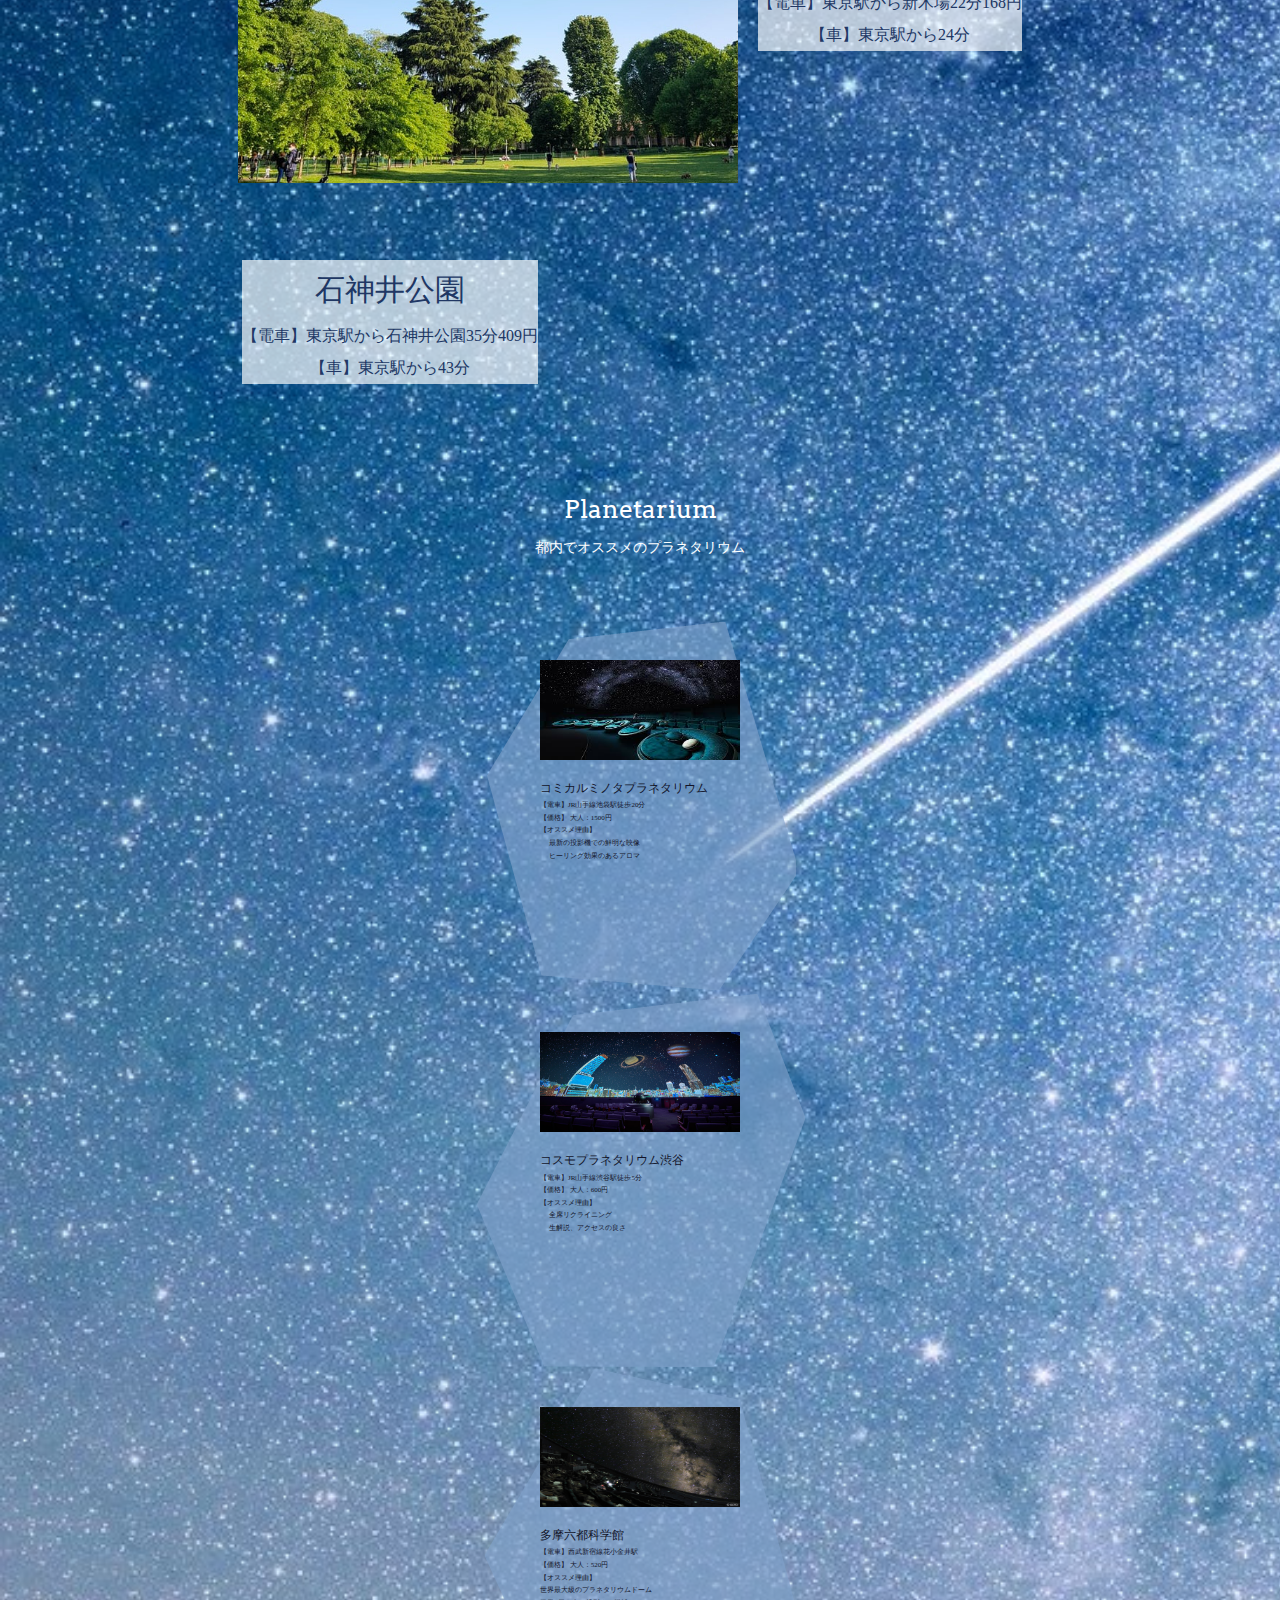
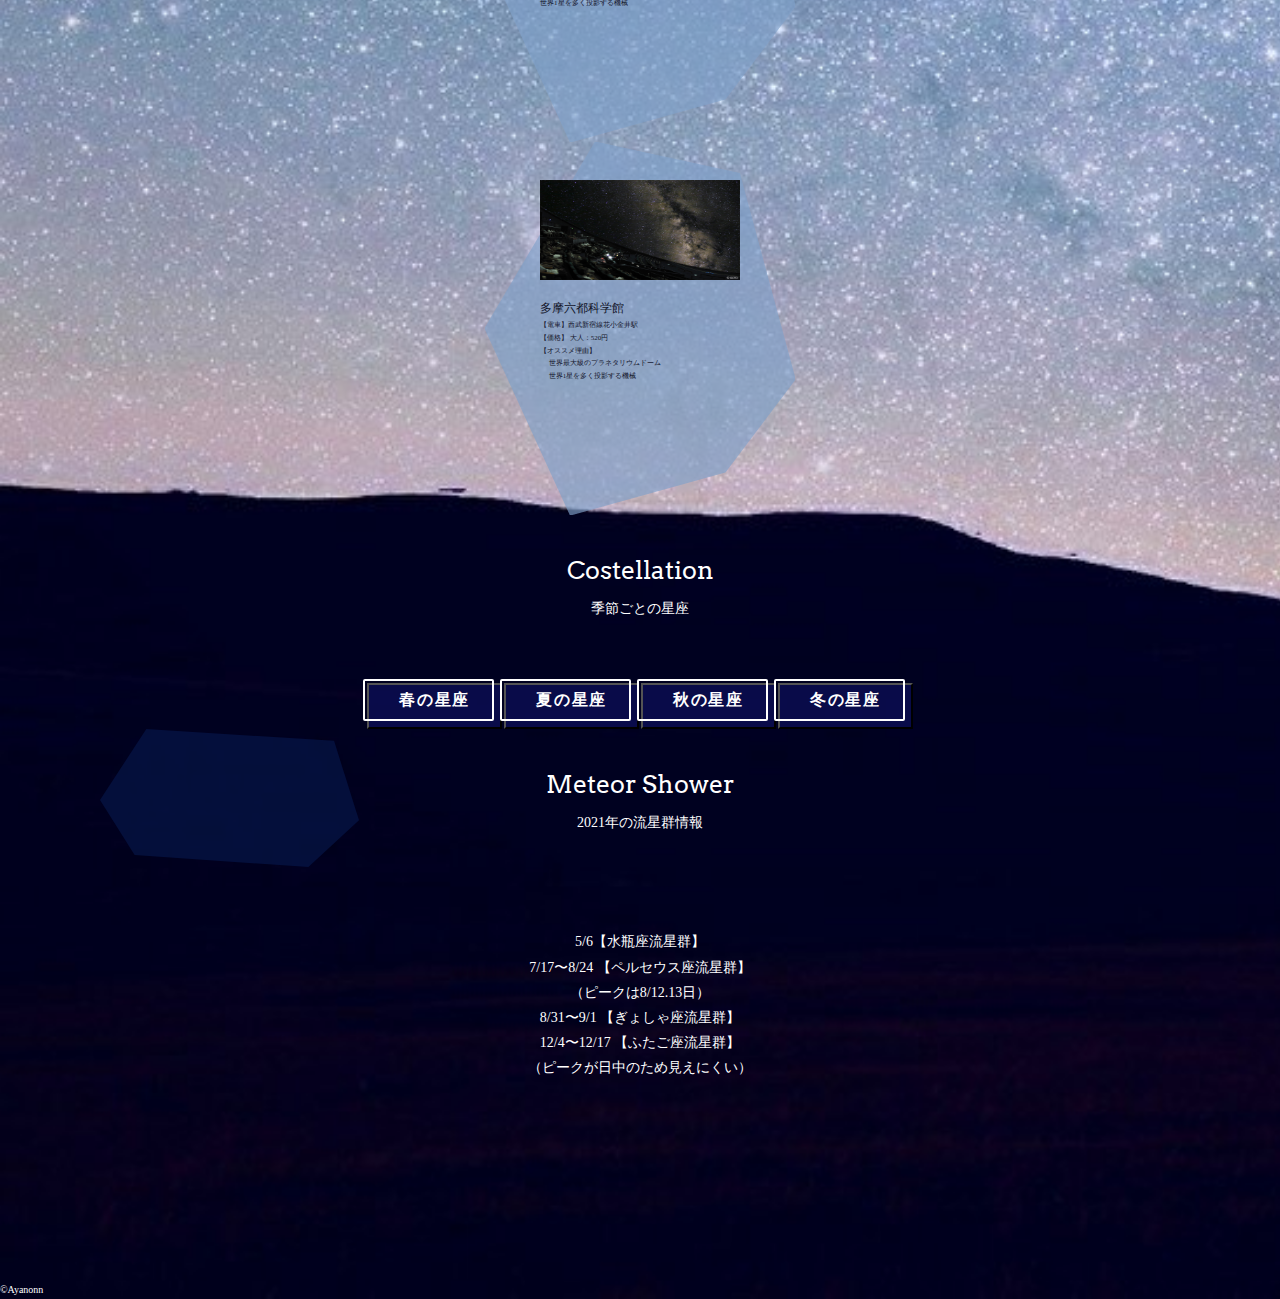
==== commit 26162a6d: "ボタンの実装" ====
--- a/_index.html
+++ b/_index.html
@@ -18,7 +18,7 @@
     <script>
         $(document).ready(function() {
             var slideCount = 3;
-            if ( $('#nav').css('display')=='none' ) {
+            if ($('#nav').css('display') == 'none') {
                 slideCount = 1;
             }
             $('.bxslider').bxSlider({
@@ -205,6 +205,15 @@
                 <h2>Costellation</h2>
                 <p>季節ごとの星座</p>
             </div>
+            <!--星座のボタンを置く-->
+            <div class="section_content">
+                <div class="buttons">
+                    <button class="btn btn-border-shadow btn-border-shadow--color">春の星座</button>
+                    <button class="btn btn-border-shadow btn-border-shadow--color">夏の星座</button>
+                    <button class="btn btn-border-shadow btn-border-shadow--color">秋の星座</button>
+                    <button class="btn btn-border-shadow btn-border-shadow--color">冬の星座</button>
+                </div>
+            </div>
         </div>
 
         <div class="section" id="sec5">
--- a/_style.css
+++ b/_style.css
@@ -1,3 +1,8 @@
+*{
+    padding: 0;
+    margin: 0;
+}
+
 body {
     width: 100%;
     background-image: url(image/nightsky.jpg);
@@ -17,8 +22,9 @@
     font-size: 2.5em;
 }
 
-p{
-    font-size: 1.4em;;
+p {
+    font-size: 1.4em;
+    ;
 }
 
 .nav {
@@ -98,6 +104,7 @@
     display: flex;
     align-items: center;
     justify-content: center;
+    margin-bottom: 5em;
 }
 
 .font {
@@ -170,14 +177,16 @@
     color: #121429;
 }
 
-.slidemozi h2{
+.slidemozi h2 {
     font-size: 1.2em;
     font-style: bold;
 }
-.slidemozi p{
+
+.slidemozi p {
     font-size: .7em;
 }
-.slidemozi a{
+
+.slidemozi a {
     font-size: 0.00000001em;
     color: #4458f2;
 }
@@ -188,29 +197,117 @@
     box-shadow: none !important;
 }
 
-.bx-wrapper img{
+.bx-wrapper img {
     width: 100%;
     height: 100%;
     display: block;
 }
 
-#sec5{
+#sec4{
+    position: relative;
+}
+
+#sec4 .section_content{
+    margin: auto;
+    text-align: center;
+}
+
+#sec5 {
     position: relative;
 }
 
 #sec5 .section_title {
     position: absolute;
-    top:0;
-    left:0;
-    right:0;
-    left:0;
+    top: 0;
+    left: 0;
+    right: 0;
+    left: 0;
     margin: auto;
     background-image: url(SVG/sec_last_background.svg);
 }
 
-#sec5 .section_content{
+#sec5 .section_content {
     padding-top: 20em;
     text-align: center;
+}
+
+/*ボタンの実装*/
+HTML CSS Result Skip Results Iframe
+*,
+*:before,
+*:after {
+  -webkit-box-sizing: inherit;
+  box-sizing: inherit;
+}
+
+html {
+  -webkit-box-sizing: border-box;
+  box-sizing: border-box;
+  font-size: 62.5%;
+}
+
+.btn,
+a.btn,
+button.btn {
+  font-size: 1.6rem;
+  font-weight: 700;
+  line-height: 1.5;
+  position: relative;
+  display: inline-block;
+  padding: 1rem 4rem;
+  cursor: pointer;
+  -webkit-user-select: none;
+  -moz-user-select: none;
+  -ms-user-select: none;
+  user-select: none;
+  -webkit-transition: all 0.3s;
+  transition: all 0.3s;
+  text-align: center;
+  vertical-align: middle;
+  text-decoration: none;
+  letter-spacing: 0.1em;
+  color: #fff;
+  border-radius: 0.5rem;
+}
+
+button.btn-border-shadow {
+  padding: calc(1.5rem - 12px) 3rem 1.5rem;
+
+  background: #fff;
+}
+
+button.btn-border-shadow:before {
+  position: absolute;
+  top: -6px;
+  left: -6px;
+
+  width: 100%;
+  height: 100%;
+
+  content: "";
+  -webkit-transition: all 0.3s ease;
+  transition: all 0.3s ease;
+
+  border: 2px solid #fff;
+  border-radius: 0.5rem;
+}
+
+button.btn-border-shadow:hover {
+  padding: calc(1.5rem - 6px) 3rem;
+}
+
+button.btn-border-shadow:hover:before {
+  top: 0;
+  left: 0;
+}
+
+button.btn-border-shadow--color {
+  border-radius: 0;
+  background: rgba(11, 14, 83, 0.82);
+}
+
+button.btn-border-shadow--color:before {
+  border-radius: 2px;
 }
 
 
@@ -233,14 +330,16 @@
     .nav {
         display: none;
     }
-    
-    h1{
+
+    h1 {
         font-size: 1.3em;
     }
-    h2{
+
+    h2 {
         font-size: 1.6em;
     }
-    p{
+
+    p {
         font-size: .9em;
     }
 
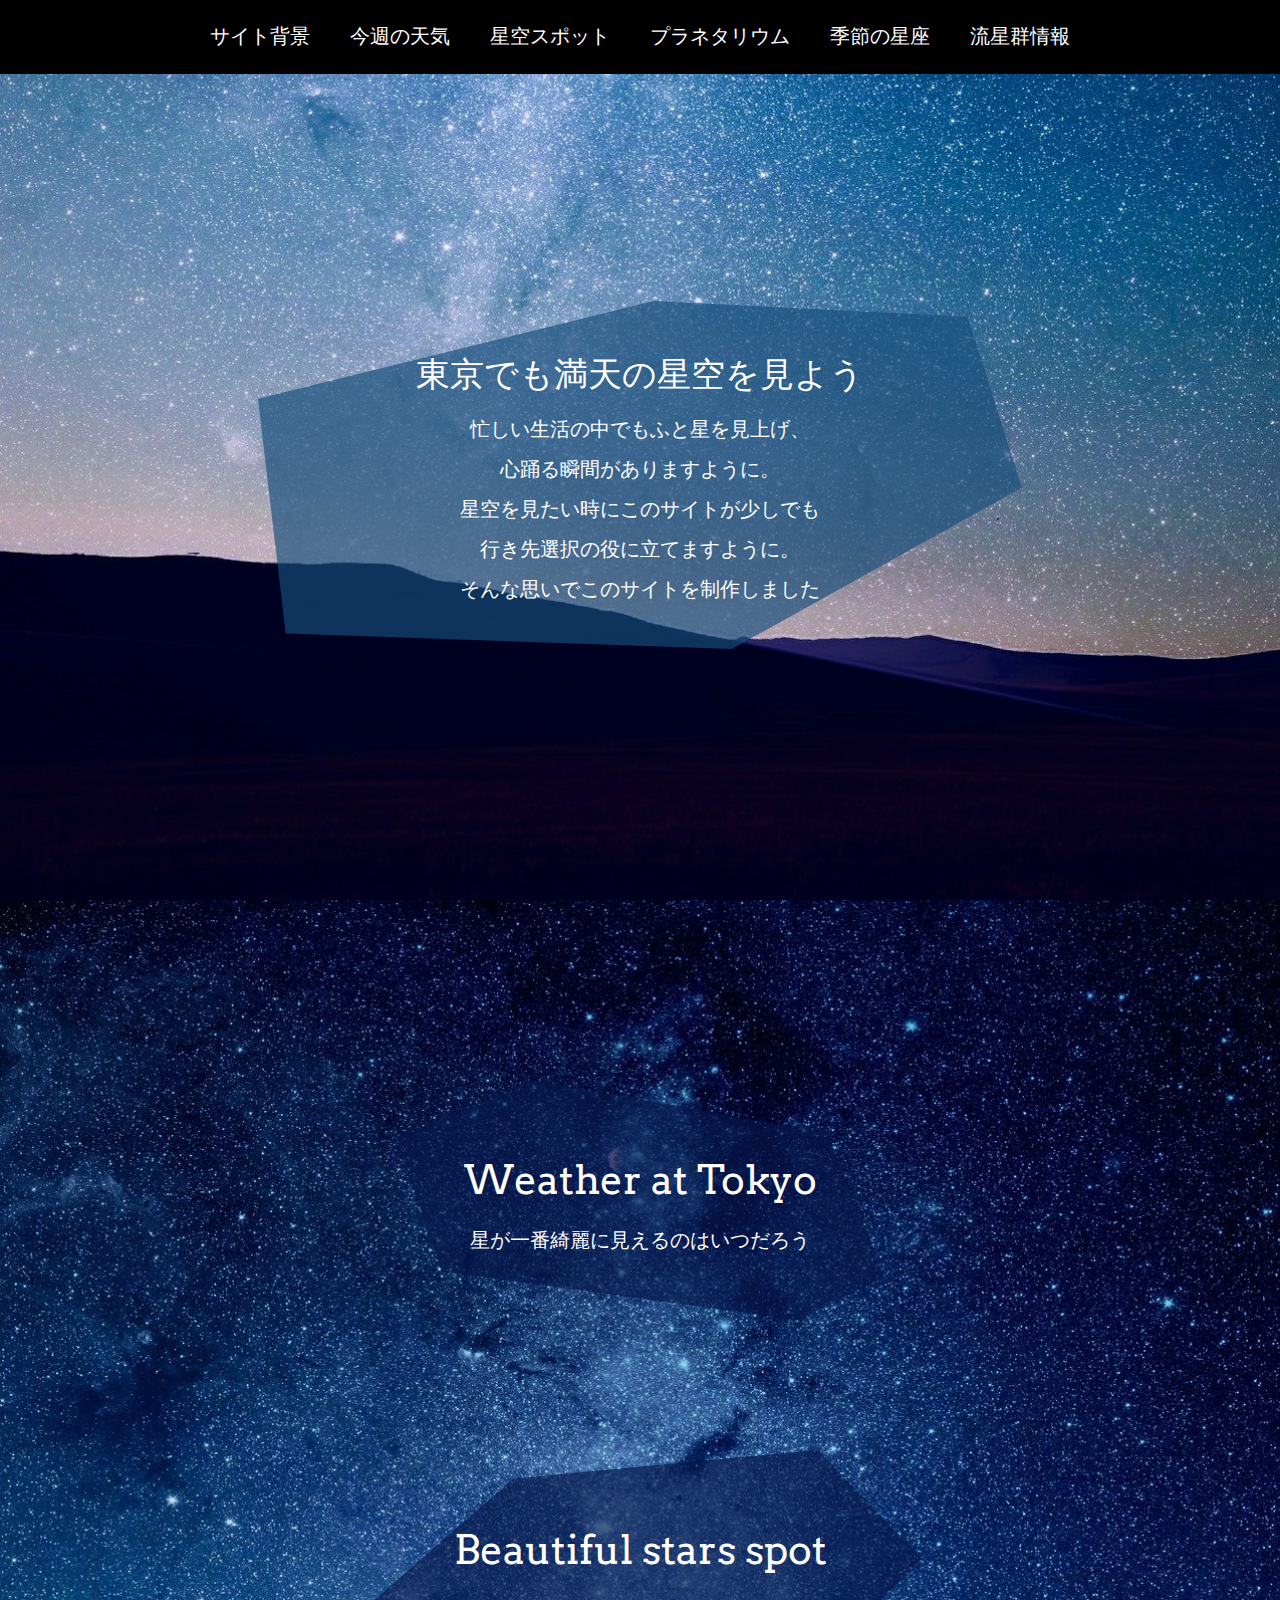
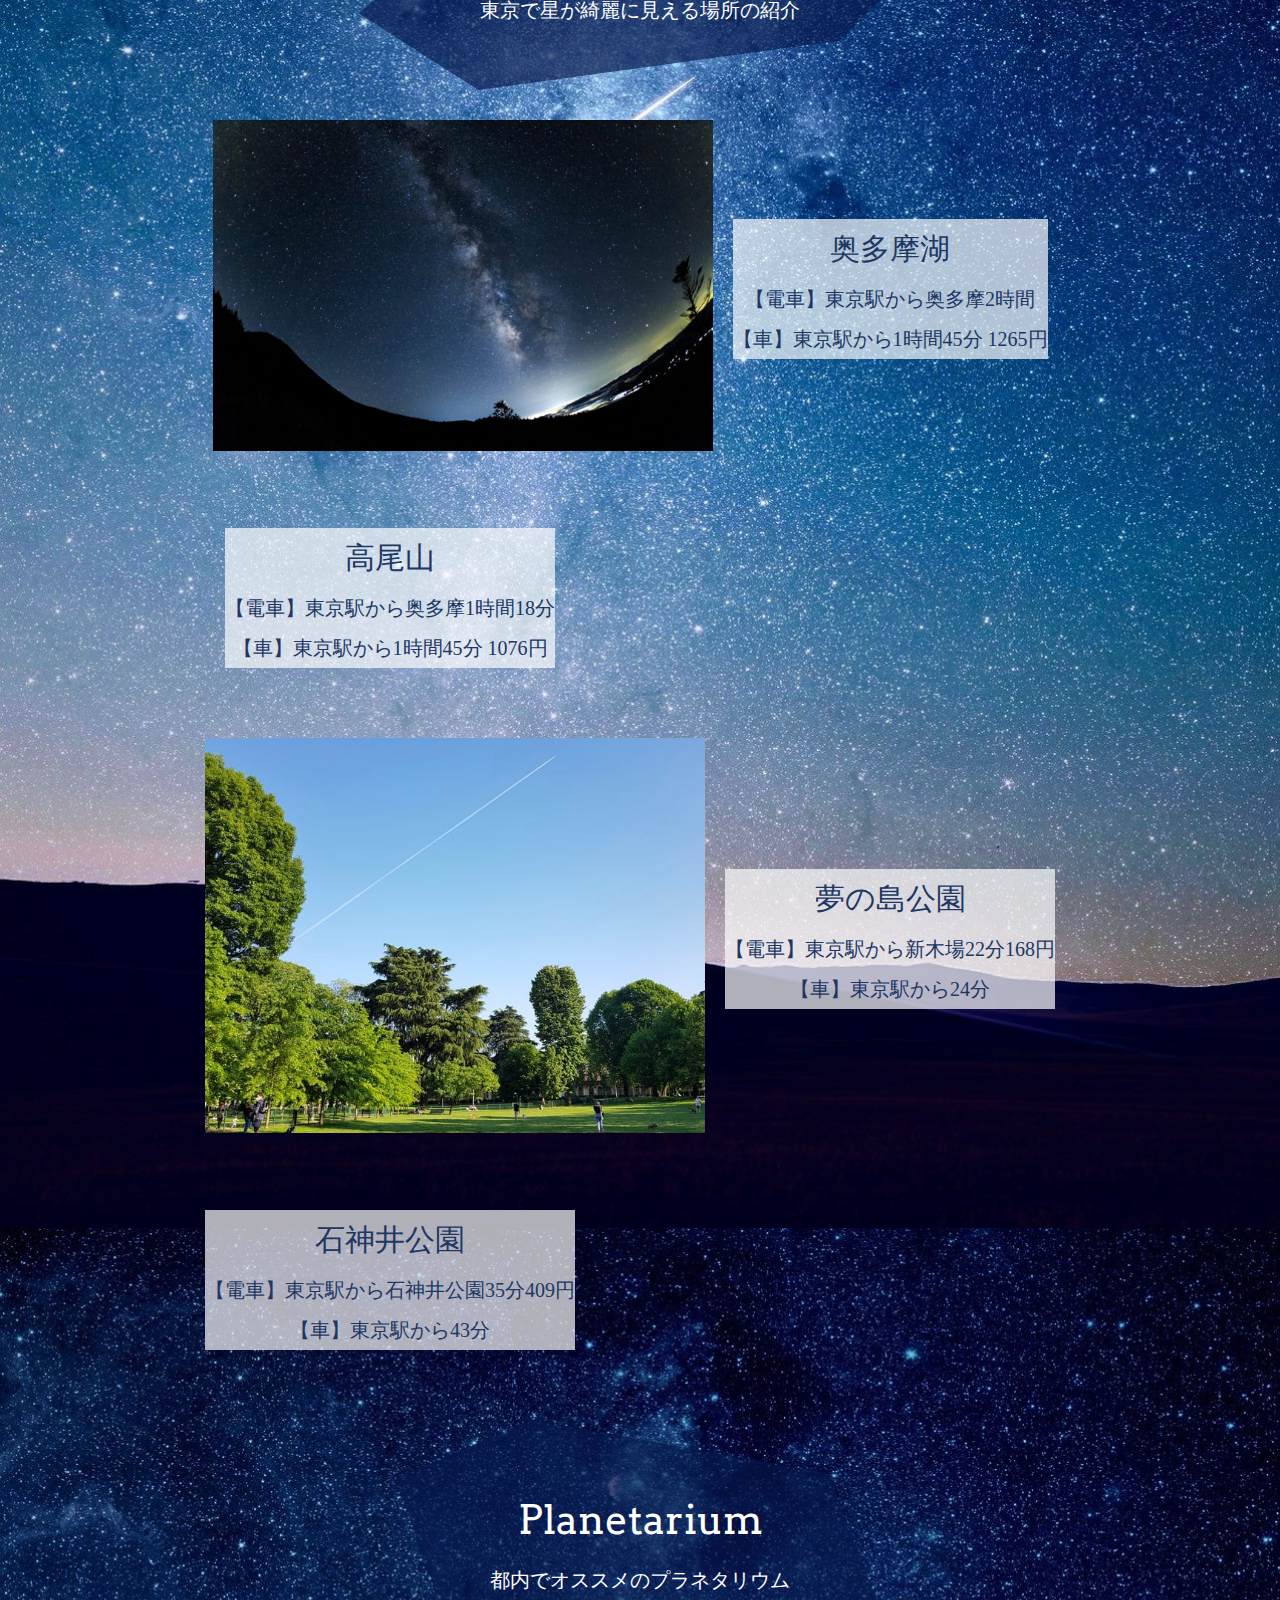
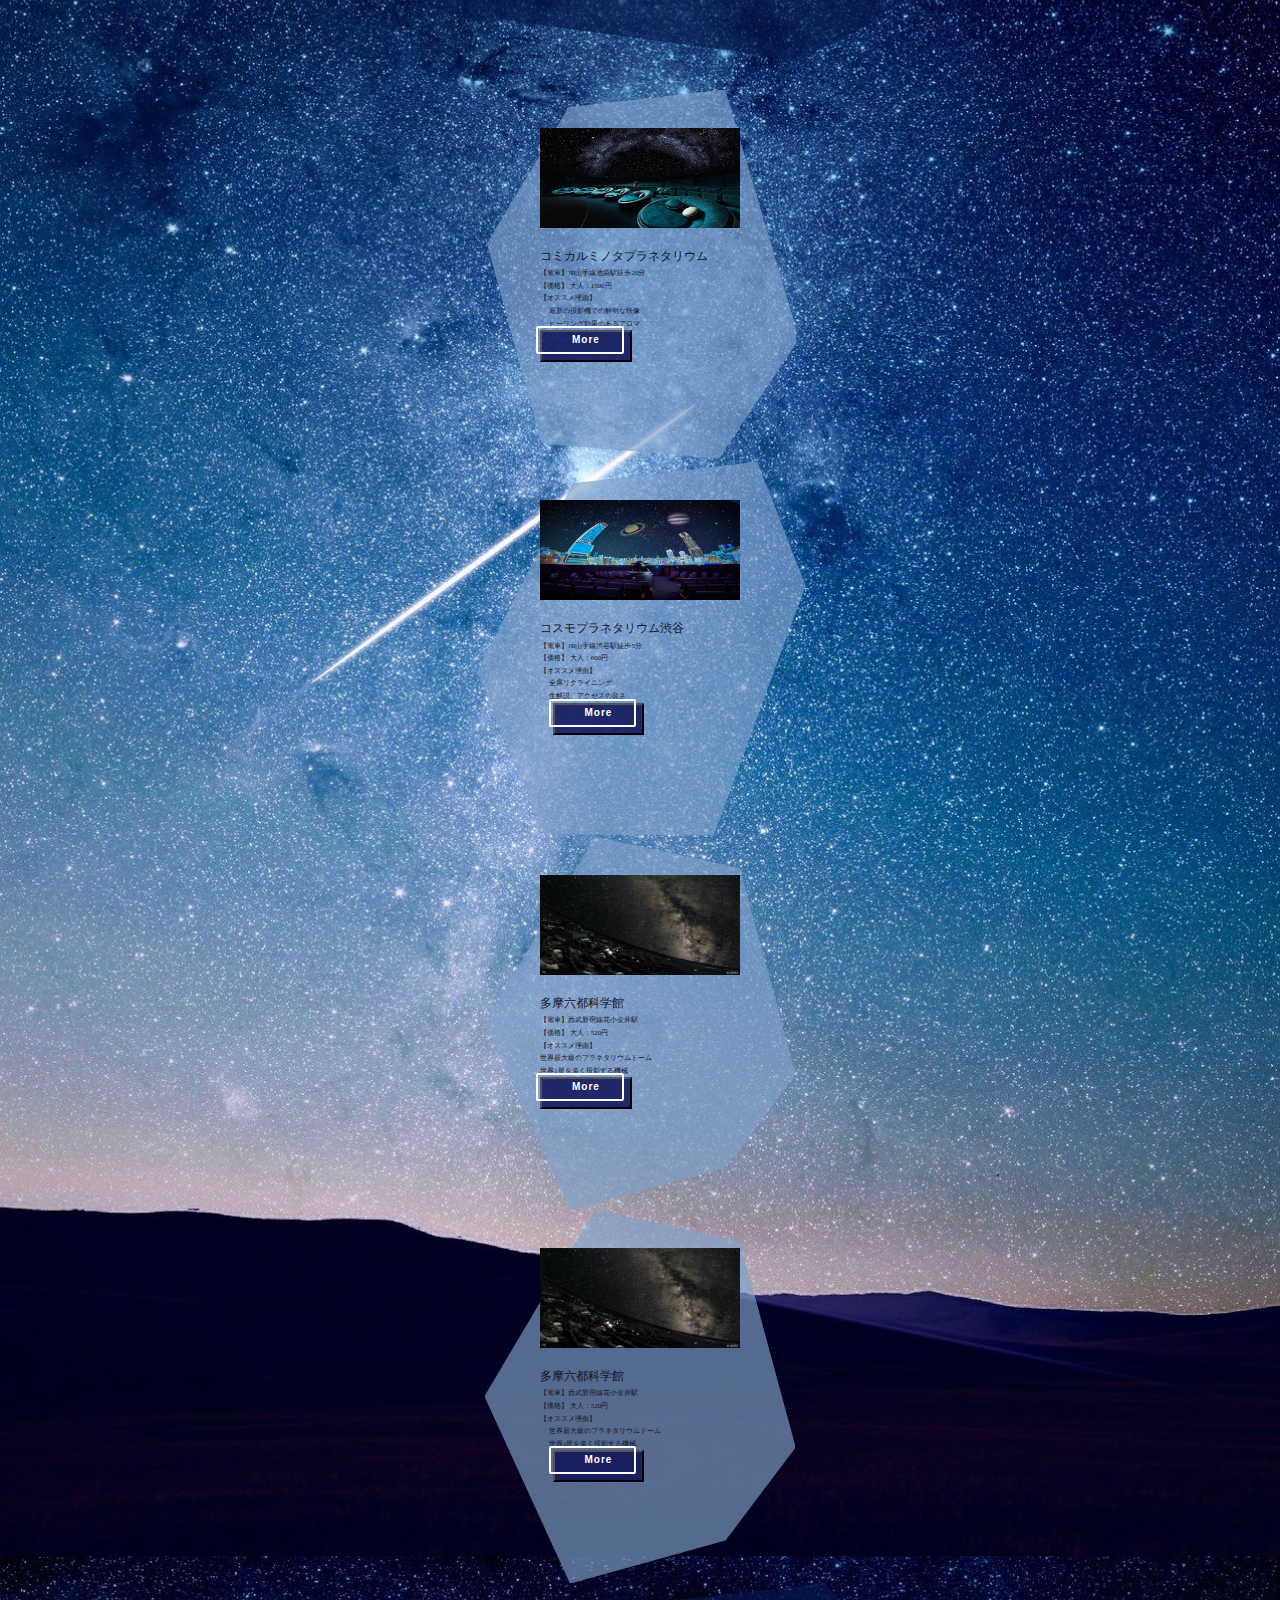
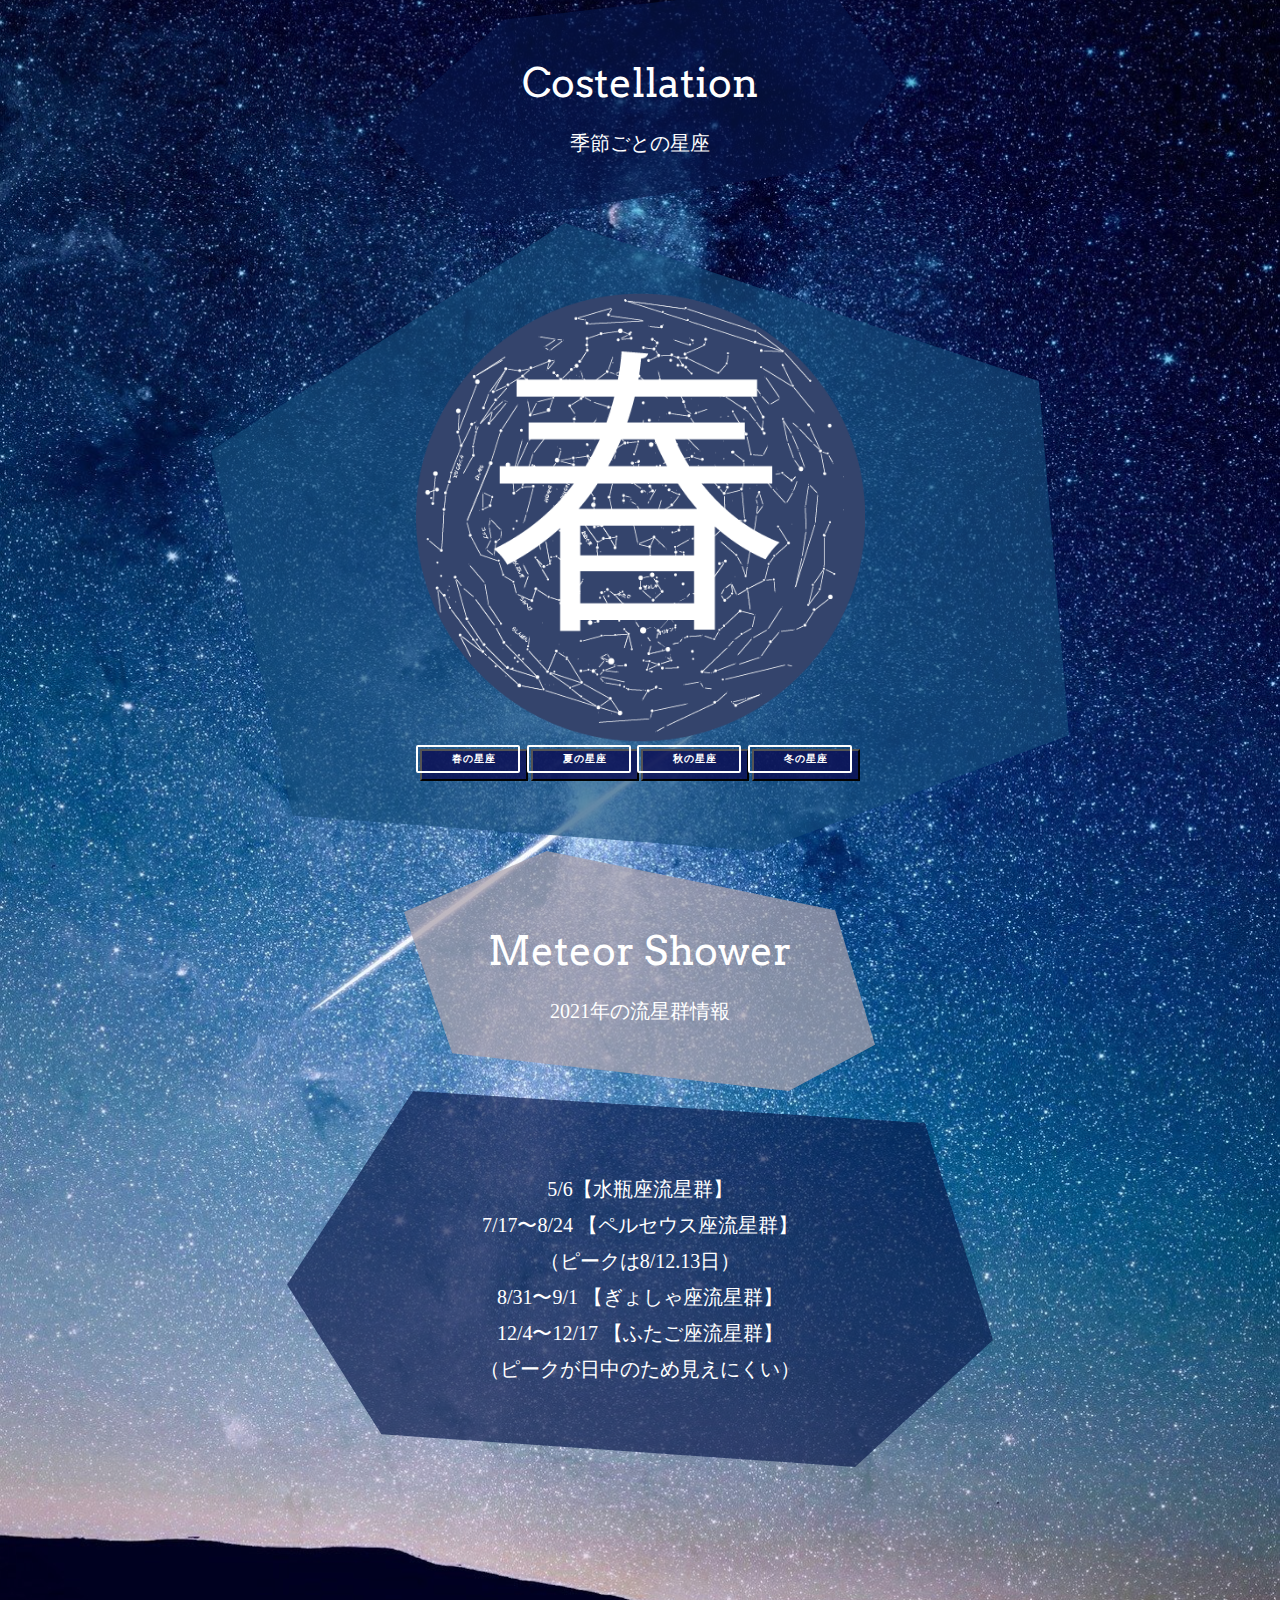
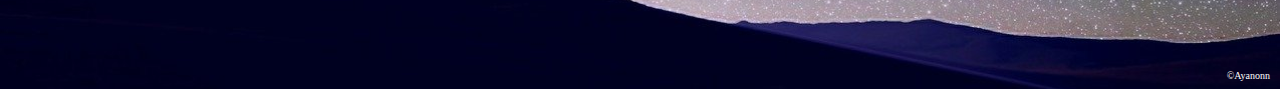
==== commit 06fefbd6: "fadeを" ====
--- a/_index.html
+++ b/_index.html
@@ -33,6 +33,26 @@
                 prevText: '＜',
                 nextText: '＞',
             });
+            
+            //春夏秋冬の画像を切り替える
+            $('.btn').on('click', function(){
+                var image = $(this).attr('path');
+                $(".hayamihyou").attr('src', image);
+            });
+            
+//            jQuery(function ($) {
+//              var fadeIn = $('.fade-in');
+//              $(window).on('scroll', function () {
+//                $(fadeIn).each(function () {
+//                  var offset = $(this).offset().top;
+//                  var scroll = $(window).scrollTop(); 
+//                  var windowHeight = $(window).height();
+//                  if (scroll > offset - windowHeight + 150) {
+//                    $(this).addClass("scroll-in");
+//                  }
+//                });
+//              });
+//            });
         });
     </script>
 
@@ -53,7 +73,7 @@
 
     <div class="section" id="sec0">
         <video src="image/Stars-19642-2.mp4" loop autoplay muted></video>
-        <div class="section_title">
+        <div class="section_title fade-in fade-in-up">
             <h1>東京でも満天の星空を見よう</h1>
             <p>
                 忙しい生活の中でもふと星を見上げ、<br>
@@ -66,23 +86,24 @@
     </div>
 
     <div class="container">
-        <div class="section" id="sec1">
-            <div class="section_title">
+        <div class="section fade-in fade-in-up" id="sec1">
+            <div class="section_title fade-in fade-in-up">
                 <h2>Weather at Tokyo</h2>
                 <p>星が一番綺麗に見えるのはいつだろう</p>
             </div>
             <div class="section_content">
+            <div class="mamewaza_weather"><div><div class="mamewaza_weather_exp"></div></div></div><script type="text/javascript" src="https://mamewaza.net/weather.js?200804"></script><script type="text/javascript">mamewaza_weather({layout:"horizontal",when:"7days",region:"130010",css:"div.mamewaza_weather > div{background-color:transparent;}div.mamewaza_weather th,div.mamewaza_weather td,div.mamewaza_weather div.mamewaza_weather_exp{padding:10px;}div.mamewaza_weather > div{padding:10px;font-size:14px;}div.mamewaza_weather th,div.mamewaza_weather td{border:none;border-bottom:3px solid #eeeeee;border-image-width:0 0 1;border-image-slice:3;border-image-repeat:round;border-image-outset:1px;border-image-source:url(data:image/svg+xml,%3C%3Fxml%20version%3D%221.0%22%20encoding%3D%22utf-8%22%3F%3E%3Csvg%20viewBox%3D%220%200%20114%20114%22%20version%3D%221.1%22%20xmlns%3D%22http%3A%2F%2Fwww.w3.org%2F2000%2Fsvg%22%20width%3D%2238px%22%20height%3D%2238px%22%3E%3Cpath%20d%3D%22M109.504%2017.577c-6.892%203.237-3.052%207.495%202.28%205.472-.086-1.673-.69-4.512-2.28-5.473zm-1.405%2014.9c-1.245%208.206%205.608%206.716%205.843%201.427-2.21-.623-3.084-2.237-5.844-1.428zm3.526%2032.946c-6.89%203.237-3.052%207.495%202.28%205.472-.086-1.672-.69-4.51-2.28-5.472zm-5.963%2015.405c-1.243%208.207%205.61%206.717%205.844%201.428-2.21-.623-3.083-2.237-5.844-1.428zM108.43%2046.3c-1.215%205.696-.64%2012.233%205.476%207.195l-.133-4.74-5.343-2.454zm.094%2048.043c-1.215%205.695-.64%2012.23%205.476%207.194l-.134-4.74-5.342-2.454zM5.12%2017.726c-6.89%203.238-3.052%207.496%202.28%205.473-.086-1.673-.69-4.512-2.28-5.474zm99.98%2086.716c-1.242%208.207%205.61%206.717%205.846%201.428-2.21-.623-3.084-2.237-5.845-1.428zM3.186%202.49c-1.243%208.207%205.61%206.717%205.844%201.428C6.82%203.295%205.944%201.68%203.184%202.49zM.187%2032.476c-1.243%208.207%205.61%206.717%205.845%201.428-2.21-.623-3.084-2.237-5.845-1.428zm3.528%2032.947c-6.892%203.237-3.052%207.495%202.28%205.472-.086-1.672-.69-4.51-2.28-5.472zM1.555%2080.9c-1.242%208.206%205.61%206.716%205.845%201.427-2.21-.623-3.084-2.237-5.844-1.428zM.52%2046.3c-1.216%205.696-.64%2012.233%205.475%207.195l-.133-4.74L.52%2046.3zm.093%2048.043c-1.216%205.695-.64%2012.23%205.476%207.194l-.135-4.74-5.342-2.454zm14.524%2014.762c3.236%206.894%207.493%203.053%205.47-2.28-1.67.086-4.51.69-5.47%202.28zm15.06%204.69c8.205%201.244%206.715-5.61%201.428-5.846-.623%202.21-2.236%203.084-1.427%205.846zm32.75-3.565c3.237%206.894%207.494%203.053%205.472-2.28-1.673.085-4.51.69-5.472%202.28zm15.434%202.628c8.206%201.244%206.716-5.61%201.43-5.846-.624%202.21-2.237%203.085-1.428%205.846zm-34.557.623c5.692%201.216%2012.227.64%207.19-5.477l-4.74.133-2.45%205.345zm47.96%200c5.693%201.216%2012.227.64%207.192-5.477l-4.74.133-2.452%205.345zm9.984-108.585C98.53-2%2094.274%201.842%2096.297%207.175c1.67-.086%204.51-.69%205.47-2.28zM8.77%20105.155c-8.204-1.244-6.714%205.61-1.427%205.846.623-2.21%202.236-3.084%201.428-5.845zM110.688%203.203c-8.204-1.243-6.715%205.61-1.428%205.847.622-2.21%202.235-3.085%201.427-5.847zM86.707.205C78.5-1.04%2079.99%205.815%2085.278%206.05c.622-2.21%202.235-3.084%201.426-5.845zM53.956%203.77c-3.238-6.894-7.494-3.053-5.472%202.28%201.672-.085%204.51-.69%205.47-2.28zM38.52%201.142c-8.204-1.244-6.714%205.61-1.428%205.846.624-2.21%202.237-3.085%201.428-5.846zM73.082.52C67.388-.697%2060.853-.12%2065.89%205.996l4.74-.133L73.08.52zm-47.96%200c-5.694-1.216-12.228-.64-7.193%205.477l4.74-.133L25.12.52z%22%20fill%3D%22%23eeeeee%22%2F%3E%3C%2Fsvg%3E);}div.mamewaza_weather,div.mamewaza_weather a{color:#ffffff;}div.mamewaza_weather span.mamewaza_weather_icon{color:#ffffff;font-size:36px;text-shadow:rgba(255,255,255,0.5) 0 1px 0,rgba(0,0,0,0.5) 1px 2px 2px;}div.mamewaza_weather div.mamewaza_weather_exp,div.mamewaza_weather div.mamewaza_weather_exp a{color:#16265b;font-size:10px;}div.mamewaza_weather td.mamewaza_weather_sat,div.mamewaza_weather td.mamewaza_weather_sat span.mamewaza_weather_icon{color:#ffffff;}div.mamewaza_weather td.mamewaza_weather_sun,div.mamewaza_weather td.mamewaza_weather_sun span.mamewaza_weather_icon{color:#ffffff;}",style:"div.mamewaza_weather > div{background-color:rgba(0,0,0,0.5);}div.mamewaza_weather th,div.mamewaza_weather td,div.mamewaza_weather div.mamewaza_weather_exp{padding:10px;}div.mamewaza_weather > div{padding:10px;font-size:14px;}div.mamewaza_weather th,div.mamewaza_weather td{border:none;border-bottom:3px solid #eeeeee;border-image-width:0 0 1;border-image-slice:3;border-image-repeat:round;border-image-outset:1px;border-image-source:url(data:image/svg+xml,%3C%3Fxml%20version%3D%221.0%22%20encoding%3D%22utf-8%22%3F%3E%3Csvg%20viewBox%3D%220%200%20114%20114%22%20version%3D%221.1%22%20xmlns%3D%22http%3A%2F%2Fwww.w3.org%2F2000%2Fsvg%22%20width%3D%2238px%22%20height%3D%2238px%22%3E%3Cpath%20d%3D%22M109.504%2017.577c-6.892%203.237-3.052%207.495%202.28%205.472-.086-1.673-.69-4.512-2.28-5.473zm-1.405%2014.9c-1.245%208.206%205.608%206.716%205.843%201.427-2.21-.623-3.084-2.237-5.844-1.428zm3.526%2032.946c-6.89%203.237-3.052%207.495%202.28%205.472-.086-1.672-.69-4.51-2.28-5.472zm-5.963%2015.405c-1.243%208.207%205.61%206.717%205.844%201.428-2.21-.623-3.083-2.237-5.844-1.428zM108.43%2046.3c-1.215%205.696-.64%2012.233%205.476%207.195l-.133-4.74-5.343-2.454zm.094%2048.043c-1.215%205.695-.64%2012.23%205.476%207.194l-.134-4.74-5.342-2.454zM5.12%2017.726c-6.89%203.238-3.052%207.496%202.28%205.473-.086-1.673-.69-4.512-2.28-5.474zm99.98%2086.716c-1.242%208.207%205.61%206.717%205.846%201.428-2.21-.623-3.084-2.237-5.845-1.428zM3.186%202.49c-1.243%208.207%205.61%206.717%205.844%201.428C6.82%203.295%205.944%201.68%203.184%202.49zM.187%2032.476c-1.243%208.207%205.61%206.717%205.845%201.428-2.21-.623-3.084-2.237-5.845-1.428zm3.528%2032.947c-6.892%203.237-3.052%207.495%202.28%205.472-.086-1.672-.69-4.51-2.28-5.472zM1.555%2080.9c-1.242%208.206%205.61%206.716%205.845%201.427-2.21-.623-3.084-2.237-5.844-1.428zM.52%2046.3c-1.216%205.696-.64%2012.233%205.475%207.195l-.133-4.74L.52%2046.3zm.093%2048.043c-1.216%205.695-.64%2012.23%205.476%207.194l-.135-4.74-5.342-2.454zm14.524%2014.762c3.236%206.894%207.493%203.053%205.47-2.28-1.67.086-4.51.69-5.47%202.28zm15.06%204.69c8.205%201.244%206.715-5.61%201.428-5.846-.623%202.21-2.236%203.084-1.427%205.846zm32.75-3.565c3.237%206.894%207.494%203.053%205.472-2.28-1.673.085-4.51.69-5.472%202.28zm15.434%202.628c8.206%201.244%206.716-5.61%201.43-5.846-.624%202.21-2.237%203.085-1.428%205.846zm-34.557.623c5.692%201.216%2012.227.64%207.19-5.477l-4.74.133-2.45%205.345zm47.96%200c5.693%201.216%2012.227.64%207.192-5.477l-4.74.133-2.452%205.345zm9.984-108.585C98.53-2%2094.274%201.842%2096.297%207.175c1.67-.086%204.51-.69%205.47-2.28zM8.77%20105.155c-8.204-1.244-6.714%205.61-1.427%205.846.623-2.21%202.236-3.084%201.428-5.845zM110.688%203.203c-8.204-1.243-6.715%205.61-1.428%205.847.622-2.21%202.235-3.085%201.427-5.847zM86.707.205C78.5-1.04%2079.99%205.815%2085.278%206.05c.622-2.21%202.235-3.084%201.426-5.845zM53.956%203.77c-3.238-6.894-7.494-3.053-5.472%202.28%201.672-.085%204.51-.69%205.47-2.28zM38.52%201.142c-8.204-1.244-6.714%205.61-1.428%205.846.624-2.21%202.237-3.085%201.428-5.846zM73.082.52C67.388-.697%2060.853-.12%2065.89%205.996l4.74-.133L73.08.52zm-47.96%200c-5.694-1.216-12.228-.64-7.193%205.477l4.74-.133L25.12.52z%22%20fill%3D%22%23eeeeee%22%2F%3E%3C%2Fsvg%3E);}div.mamewaza_weather,div.mamewaza_weather a{color:#ffffff;}div.mamewaza_weather span.mamewaza_weather_icon{color:#ffffff;font-size:36px;text-shadow:rgba(255,255,255,0.5) 0 1px 0,rgba(0,0,0,0.5) 1px 2px 2px;}div.mamewaza_weather div.mamewaza_weather_exp,div.mamewaza_weather div.mamewaza_weather_exp a{color:rgba(0,0,0,0.5);font-size:10px;}div.mamewaza_weather td.mamewaza_weather_sat,div.mamewaza_weather td.mamewaza_weather_sat span.mamewaza_weather_icon{color:#ffffff;}div.mamewaza_weather td.mamewaza_weather_sun,div.mamewaza_weather td.mamewaza_weather_sun span.mamewaza_weather_icon{color:#ffffff;}"})</script>
             </div>
         </div>
 
         <div class="section" id="sec2">
-            <div class="section_title">
+            <div class="section_title fade-in fade-in-up">
                 <h2>Beautiful stars spot</h2>
                 <p>東京で星が綺麗に見える場所の紹介</p>
             </div>
             <div class="section_content spot-introduction">
 
-                <div class="spot_content">
+                <div class="spot_content fade-in fade-in-left">
                     <div class="left-box">
                         <img src="image/okutamako.jpg">
                     </div>
@@ -96,7 +117,7 @@
                     </div>
                 </div>
 
-                <div class="spot_content">
+                <div class="spot_content fade-in fade-in-right">
                     <div class="right-box">
                         <div class="font">
                             <h2>高尾山</h2>
@@ -109,7 +130,7 @@
                     </div>
                 </div>
 
-                <div class="spot_content">
+                <div class="spot_content fade-in fade-in-left">
                     <div class="left-box">
                         <img src="image/park.jpg" alt="">
                     </div>
@@ -123,7 +144,7 @@
                     </div>
                 </div>
 
-                <div class="spot_content">
+                <div class="spot_content fade-in fade-in-right">
                     <div class="right-box">
                         <div class="font">
                             <h2>石神井公園</h2>
@@ -141,7 +162,7 @@
         </div>
 
         <div class="section" id="sec3">
-            <div class="section_title">
+            <div class="section_title fade-in fade-in-up">
                 <h2>Planetarium</h2>
                 <p>都内でオススメのプラネタリウム</p>
             </div>
@@ -157,6 +178,7 @@
                             【オススメ理由】<br>
                             　 最新の投影機での鮮明な映像<br>
                             　 ヒーリング効果のあるアロマ</p>
+                        <button class="btn btn-border-shadow btn-border-shadow--color">More</button>
                     </div>
                 </div>
                 <div class="parent">
@@ -170,6 +192,7 @@
                             【オススメ理由】<br>
                             　 全席リクライニング<br>
                             　 生解説、アクセスの良さ</p>
+                            　 <button class="btn btn-border-shadow btn-border-shadow--color">More</button>
                         　
                     </div>
                 </div>
@@ -182,6 +205,7 @@
                         <p>【電車】西武新宿線花小金井駅<br>
                             【価格】 大人：520円<br>
                             【オススメ理由】<br>世界最大級のプラネタリウムドーム<br>世界1星を多く投影する機械</p>
+                            <button class="btn btn-border-shadow btn-border-shadow--color">More</button>
                     </div>
                 </div>
                 <div class="parent">
@@ -195,28 +219,33 @@
                             【オススメ理由】<br>
                             　 世界最大級のプラネタリウムドーム<br>
                             　 世界1星を多く投影する機械</p>
+                            　 <button class="btn btn-border-shadow btn-border-shadow--color">More</button>
                     </div>
                 </div>
             </ul>
         </div>
 
-        <div class="section" id="sec4">
+        <div class="section fade-in fade-in-up" id="sec4">
             <div class="section_title">
                 <h2>Costellation</h2>
                 <p>季節ごとの星座</p>
             </div>
             <!--星座のボタンを置く-->
             <div class="section_content">
+               <div class="seiza">
+                   <img class="hayamihyou" src="image/seiza-spring-03.png" alt="春の星座">
+               </div>
+               
                 <div class="buttons">
-                    <button class="btn btn-border-shadow btn-border-shadow--color">春の星座</button>
-                    <button class="btn btn-border-shadow btn-border-shadow--color">夏の星座</button>
-                    <button class="btn btn-border-shadow btn-border-shadow--color">秋の星座</button>
-                    <button class="btn btn-border-shadow btn-border-shadow--color">冬の星座</button>
-                </div>
-            </div>
-        </div>
-
-        <div class="section" id="sec5">
+                    <button class="btn btn-border-shadow btn-border-shadow--color seiza-btn" path="image/seiza-spring-03.png">春の星座</button>
+                    <button class="btn btn-border-shadow btn-border-shadow--color seiza-btn" path="image/seiza-summer-03.png">夏の星座</button>
+                    <button class="btn btn-border-shadow btn-border-shadow--color seiza-btn" path="image/seiza-%20autumn-03.png">秋の星座</button>
+                    <button class="btn btn-border-shadow btn-border-shadow--color seiza-btn" path="image/seiza-winter-03.png">冬の星座</button>
+                </div>
+            </div>
+        </div>
+
+        <div class="section fade-in fade-in-up" id="sec5">
             <div class="section_title">
                 <h2>Meteor Shower</h2>
                 <p>2021年の流星群情報</p>
--- a/_style.css
+++ b/_style.css
@@ -6,30 +6,31 @@
 body {
     width: 100%;
     background-image: url(image/nightsky.jpg);
-    background-size: cover;
+    background-size: contain;
     background-repeat: repeat-y;
     font-family: "筑紫B丸ゴシック";
     color: white;
     line-height: 1.8;
     font-size: 1em;
+    background-position:0 100vh;
 }
 
 h1 {
-    font-size: 2.5em;
+    font-size: 3.4em;
 }
 
 h2 {
-    font-size: 2.5em;
+    font-size: 4em;
 }
 
 p {
-    font-size: 1.4em;
-    ;
+    font-size: 2em;
 }
 
 .nav {
     display: flex;
     background-color: black;
+    margin-top: -2em;
 }
 
 .nav nav {
@@ -65,11 +66,16 @@
 }
 
 .section_title {
-    padding: 3em;
+    padding: 6em;
     margin-bottom: 3em;
     line-height: 2;
     text-align: center;
     background-repeat: no-repeat;
+/*    position: absolute;*/
+    left:0;
+    right:0;
+    background-size:auto 100%;
+    background-position: center;
 }
 
 #sec0 {
@@ -78,17 +84,15 @@
 
 #sec0 .section_title {
     position: absolute;
-    left: 0;
-    bottom: 0;
-    right: 0;
-    top: 30%;
+    top: 25%;
     margin: auto 3em;
     background-image: url(SVG/sec0.svg);
+    padding: 4em;
 }
 
 #sec0 video {
-    width: 100%;
-    height: 100%;
+    width: 100vw;
+    height: 100vh;
     /*サイズをぴったり合わせる*/
     object-fit: cover;
     z-index: -900;
@@ -98,7 +102,49 @@
     padding: 10em 0;
 }
 
-#sec1 .section_title {}
+#sec1 .section_title {
+    background-image: url(SVG/sec1.svg);
+}
+
+#sec2 .section_title {
+    background-image: url(SVG/sec2.svg);
+}
+
+#sec3 .section_title{
+    background-image: url(SVG/sec3.svg);
+}
+
+#sec4 .section_title{
+    background-image: url(SVG/sec4.svg);
+    margin-bottom: 0;
+}
+
+#sec4 .section_content{
+    background-image:url(SVG/content_background.svg);
+    background-repeat: no-repeat;
+    background-position: center;
+    padding: 7em;
+}
+
+.seiza img{
+    width: 450px;
+    height: 450px;
+}
+
+#sec5 .section_title{
+    margin: auto;
+    background-image: url(SVG/sec_last.svg);
+    background-position:center;
+    background-repeat:no-repeat;
+}
+
+#sec5 .section_content{
+    text-align: center;
+    background-image: url(SVG/sec_last_background.svg);
+    background-position: center;
+    background-repeat: no-repeat;
+    padding: 8em;
+}
 
 .spot_content {
     display: flex;
@@ -115,12 +161,12 @@
 }
 
 .font h2 {
-    font-size: 30px;
+    font-size: 3em;
     text-align: center;
 }
 
 .font p {
-    font-size: 16px;
+    font-size: 2em;
     text-align: center;
 }
 
@@ -216,20 +262,12 @@
     position: relative;
 }
 
-#sec5 .section_title {
-    position: absolute;
-    top: 0;
-    left: 0;
-    right: 0;
-    left: 0;
-    margin: auto;
-    background-image: url(SVG/sec_last_background.svg);
-}
-
-#sec5 .section_content {
-    padding-top: 20em;
-    text-align: center;
-}
+footer{
+    text-align: right;
+    padding-right: 1em;
+    padding-bottom: .4em;
+}
+
 
 /*ボタンの実装*/
 HTML CSS Result Skip Results Iframe
@@ -249,12 +287,12 @@
 .btn,
 a.btn,
 button.btn {
-  font-size: 1.6rem;
+  font-size: 1em;
   font-weight: 700;
-  line-height: 1.5;
+  line-height: 1;
   position: relative;
   display: inline-block;
-  padding: 1rem 4rem;
+  padding: .1rem .4rem;
   cursor: pointer;
   -webkit-user-select: none;
   -moz-user-select: none;
@@ -272,7 +310,6 @@
 
 button.btn-border-shadow {
   padding: calc(1.5rem - 12px) 3rem 1.5rem;
-
   background: #fff;
 }
 
@@ -316,6 +353,37 @@
     src: url(./Arvo-Regular.ttf)
 }
 
+/*ふわっと表示させるアニメーション*/
+/*
+.fade-in {
+  opacity: 0;
+  transition-duration: 500ms;
+  transition-property: opacity, transform;
+}
+
+.fade-in-up {
+  transform: translate(0, 50px);
+}
+
+.fade-in-down {
+  transform: translate(0, -50px);
+}
+
+.fade-in-left {
+  transform: translate(-50px, 0);
+}
+
+.fade-in-right {
+  transform: translate(50px, 0);
+}
+
+.scroll-in {
+  opacity: 1;
+  transform: translate(0, 0);
+}
+*/
+
+
 
 
 
@@ -330,17 +398,18 @@
     .nav {
         display: none;
     }
-
-    h1 {
-        font-size: 1.3em;
+    
+    h1{
+        font-size: 2.6em;
+        margin-bottom: .3em;
     }
 
     h2 {
+        font-size: 3em;
+    }
+
+    p {
         font-size: 1.6em;
-    }
-
-    p {
-        font-size: .9em;
     }
 
     .container {
